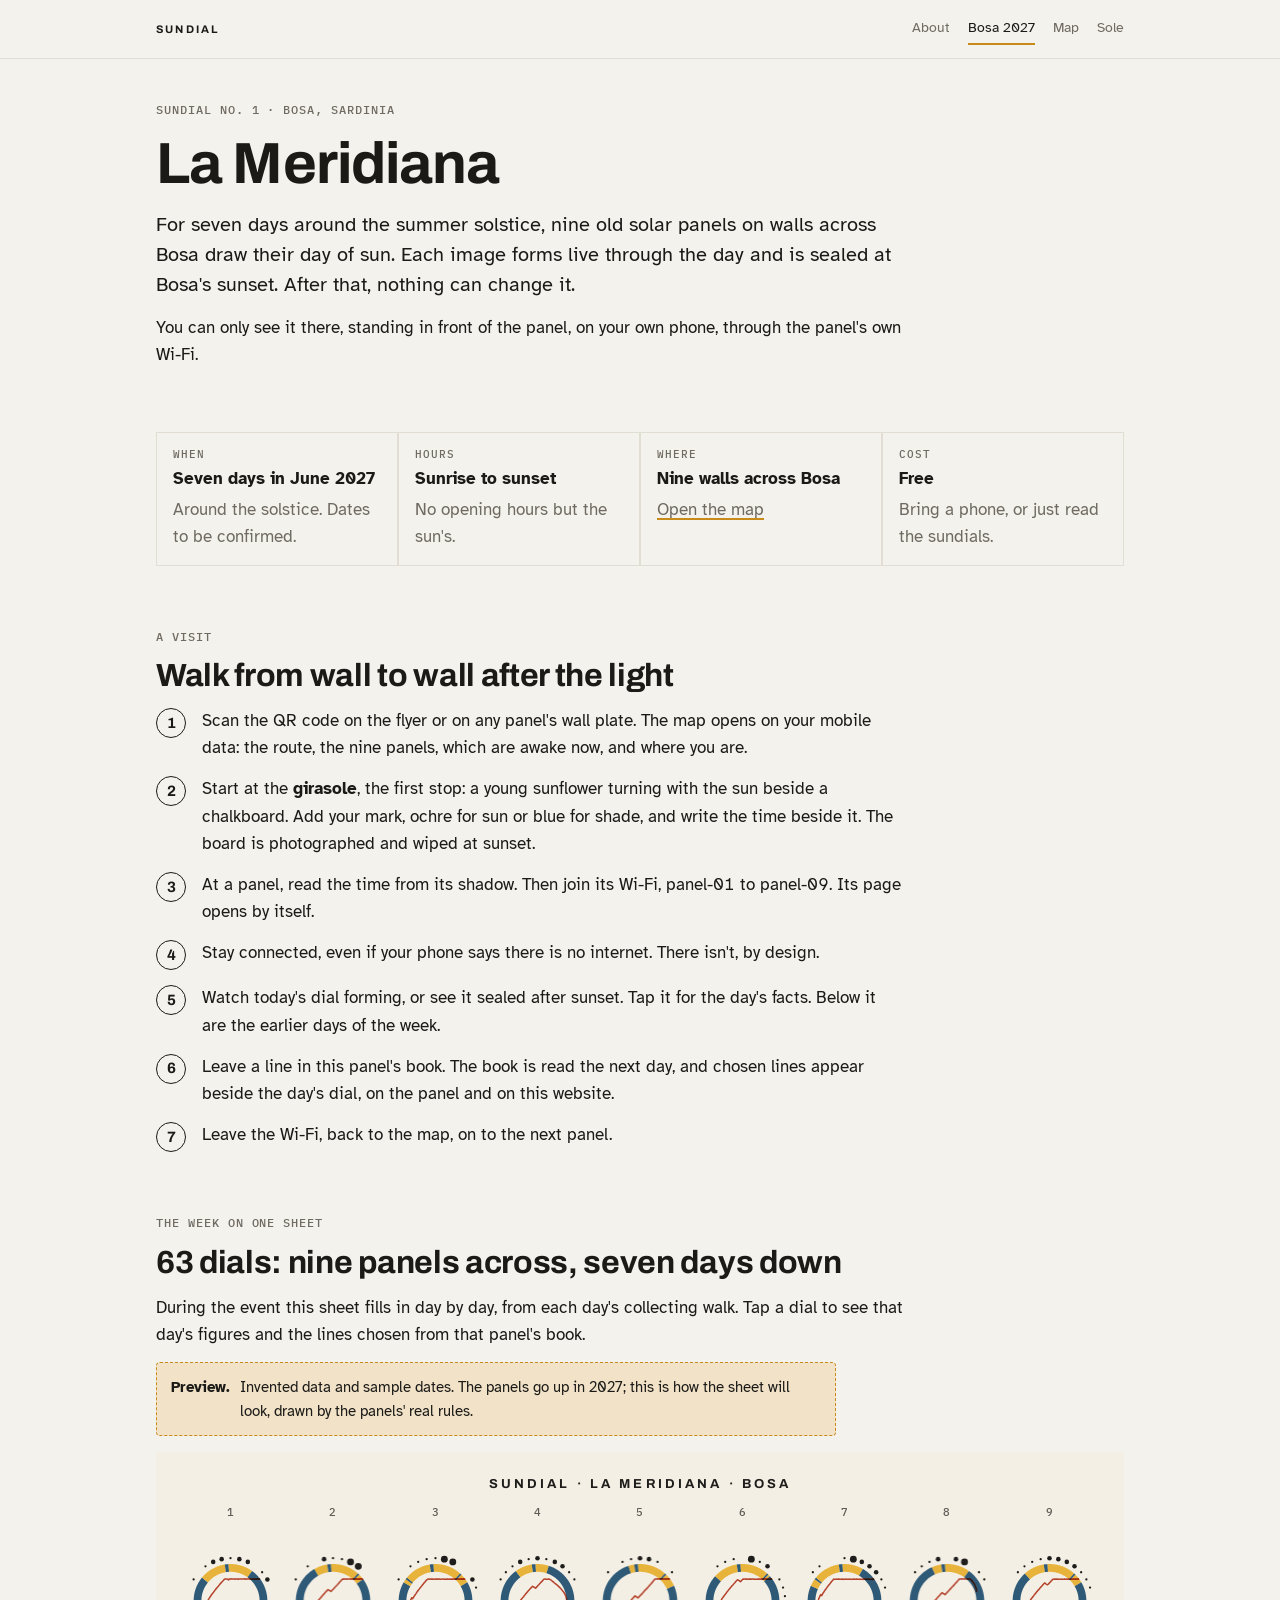
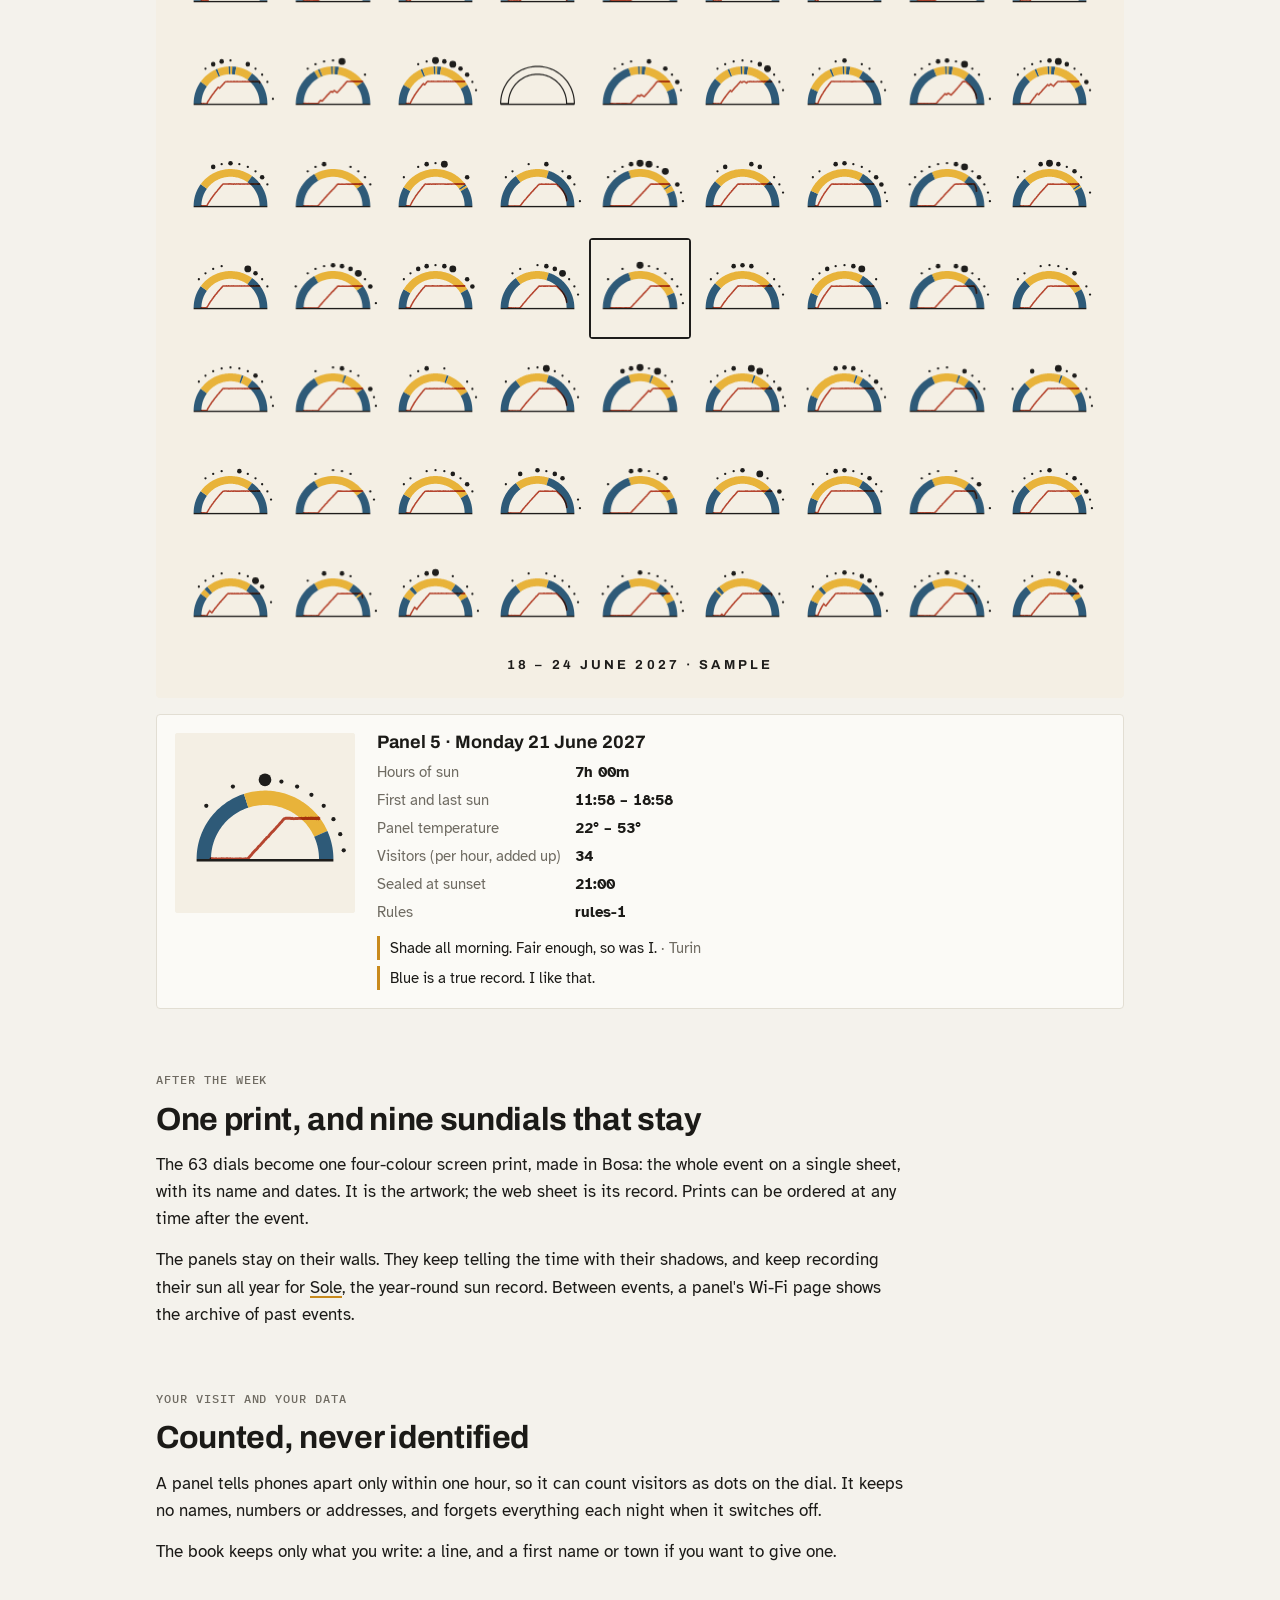
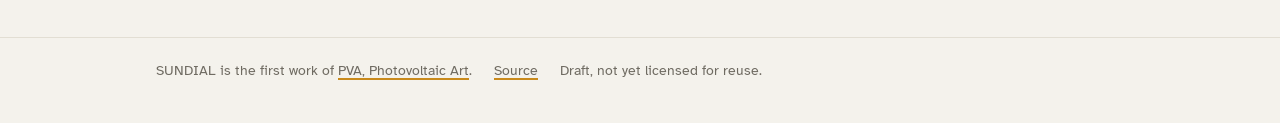
==== docs/bosa.html @ 45e1b769 "Website: footer links to the PVA page on GitHub Pages until photovoltaic.art is live Co-Authored-By:" ====
<!doctype html>
<html lang="en">
<head>
<meta charset="utf-8">
<meta name="viewport" content="width=device-width, initial-scale=1, viewport-fit=cover">
<title>SUNDIAL · La Meridiana</title>
<meta name="claude:viewport-fit-sides" content="cover">
<meta name="description" content="SUNDIAL · La Meridiana: nine solar panels on nine walls of Bosa, drawing seven days of sun around the summer solstice 2027.">
<link rel="preconnect" href="https://fonts.googleapis.com">
<link rel="stylesheet" href="https://fonts.googleapis.com/css2?family=Archivo:wght@500;700&family=Atkinson+Hyperlegible:ital,wght@0,400;0,700;1,400&family=IBM+Plex+Mono:wght@500&display=swap">
<link rel="stylesheet" href="assets/site.css">
</head>
<body>
<header class="top"><div class="wrap">
  <a class="brand" href="index.html">SUNDIAL</a>
  <nav aria-label="Site">
    <a href="index.html">About</a>
    <a href="bosa.html" aria-current="page">Bosa 2027</a>
    <a href="map.html">Map</a>
    <a href="sole.html">Sole</a>
  </nav>
</div></header>

<main class="wrap">

  <section class="col">
    <span class="eyebrow">SUNDIAL no. 1 · Bosa, Sardinia</span>
    <h1>La Meridiana</h1>
    <p class="lede">For seven days around the summer solstice, nine old solar panels on walls across Bosa draw their day of sun. Each image forms live through the day and is sealed at Bosa's sunset. After that, nothing can change it.</p>
    <p>You can only see it there, standing in front of the panel, on your own phone, through the panel's own Wi-Fi.</p>
  </section>

  <section>
    <div class="facts">
      <div><span class="k">When</span><b>Seven days in June 2027</b><span class="mute">Around the solstice. Dates to be confirmed.</span></div>
      <div><span class="k">Hours</span><b>Sunrise to sunset</b><span class="mute">No opening hours but the sun's.</span></div>
      <div><span class="k">Where</span><b>Nine walls across Bosa</b><span class="mute"><a href="map.html">Open the map</a></span></div>
      <div><span class="k">Cost</span><b>Free</b><span class="mute">Bring a phone, or just read the sundials.</span></div>
    </div>
  </section>

  <section class="col">
    <span class="eyebrow">A visit</span>
    <h2>Walk from wall to wall after the light</h2>
    <ol class="steps">
      <li><span>Scan the QR code on the flyer or on any panel's wall plate. The map opens on your mobile data: the route, the nine panels, which are awake now, and where you are.</span></li>
      <li><span>Start at the <b>girasole</b>, the first stop: a young sunflower turning with the sun beside a chalkboard. Add your mark, ochre for sun or blue for shade, and write the time beside it. The board is photographed and wiped at sunset.</span></li>
      <li><span>At a panel, read the time from its shadow. Then join its Wi-Fi, <span class="num">panel-01</span> to <span class="num">panel-09</span>. Its page opens by itself.</span></li>
      <li><span>Stay connected, even if your phone says there is no internet. There isn't, by design.</span></li>
      <li><span>Watch today's dial forming, or see it sealed after sunset. Tap it for the day's facts. Below it are the earlier days of the week.</span></li>
      <li><span>Leave a line in this panel's book. The book is read the next day, and chosen lines appear beside the day's dial, on the panel and on this website.</span></li>
      <li><span>Leave the Wi-Fi, back to the map, on to the next panel.</span></li>
    </ol>
  </section>

  <section>
    <div class="col">
      <span class="eyebrow">The week on one sheet</span>
      <h2>63 dials: nine panels across, seven days down</h2>
      <p>During the event this sheet fills in day by day, from each day's collecting walk. Tap a dial to see that day's figures and the lines chosen from that panel's book.</p>
      <div class="preview" role="note"><b>Preview.</b><span>Invented data and sample dates. The panels go up in 2027; this is how the sheet will look, drawn by the panels' real rules.</span></div>
    </div>
    <div class="sheet" aria-label="Sample sheet of 63 dials">
      <div class="head">SUNDIAL · La Meridiana · Bosa</div>
      <div class="axislab" aria-hidden="true"><span>1</span><span>2</span><span>3</span><span>4</span><span>5</span><span>6</span><span>7</span><span>8</span><span>9</span></div>
      <div class="grid" id="sheet"></div>
      <div class="foot">18 – 24 June 2027 · sample</div>
    </div>
    <div class="detail" id="detail" aria-live="polite"></div>
  </section>

  <section class="col">
    <span class="eyebrow">After the week</span>
    <h2>One print, and nine sundials that stay</h2>
    <p>The 63 dials become one four-colour screen print, made in Bosa: the whole event on a single sheet, with its name and dates. It is the artwork; the web sheet is its record. Prints can be ordered at any time after the event.</p>
    <p>The panels stay on their walls. They keep telling the time with their shadows, and keep recording their sun all year for <a href="sole.html">Sole</a>, the year-round sun record. Between events, a panel's Wi-Fi page shows the archive of past events.</p>
  </section>

  <section class="col">
    <span class="eyebrow">Your visit and your data</span>
    <h2>Counted, never identified</h2>
    <p>A panel tells phones apart only within one hour, so it can count visitors as dots on the dial. It keeps no names, numbers or addresses, and forgets everything each night when it switches off.</p>
    <p>The book keeps only what you write: a line, and a first name or town if you want to give one.</p>
  </section>
</main>

<footer><div class="wrap">
  <span>SUNDIAL is the first work of <a href="https://photovoltaic-art.github.io/PVA/">PVA, Photovoltaic Art</a>.</span>
  <a href="https://github.com/photovoltaic-art/SUNDIAL">Source</a>
  <span>Draft, not yet licensed for reuse.</span>
</div></footer>

<script src="assets/dial.js"></script>
<script>
  // INVENTED sample book lines, for the preview only
  const LINES = [
    ['Came back at noon to watch the ochre fill in.', 'Giulia'],
    ['Our wall at home loses the sun by three as well.', 'Cagliari'],
    ['The sundial and my phone agree. Almost.', ''],
    ['My daughter drew a sun on the girasole board first.', 'Marta'],
    ['Shade all morning. Fair enough, so was I.', 'Turin'],
    ['Blue is a true record. I like that.', ''],
    ['Sat here until it sealed.', 'Pietro'],
  ];
  const detail = document.getElementById('detail');
  function show({ d, p, day }) {
    const f = figures(day), r = rng(hash('book' + d + p)), n = Math.floor(r() * 3);
    const picks = Array.from({ length: n }, () => LINES[Math.floor(r() * LINES.length)]).filter((x, i, a) => a.indexOf(x) === i);
    detail.innerHTML = `<div class="dialbox"><canvas></canvas></div><div>
      <h3>Panel ${p} · ${longDate(d)}</h3>
      ${f ? `<dl>
        <dt>Hours of sun</dt><dd>${hm(f.hours * 3600)}</dd>
        <dt>First and last sun</dt><dd>${f.first} – ${f.last}</dd>
        <dt>Panel temperature</dt><dd>${f.tmin.toFixed(0)}° – ${f.tmax.toFixed(0)}°</dd>
        <dt>Visitors (per hour, added up)</dt><dd>${f.visits || '–'}</dd>
        <dt>Sealed at sunset</dt><dd>${hhmm(day.set)}</dd>
        <dt>Rules</dt><dd>${RULES}</dd></dl>`
      : `<p>The panel did not wake this day. Its dial is the outline of what could have been.</p>`}
      ${f && picks.length ? `<ul class="book">${picks.map(([t, w]) => `<li>${t}${w ? ` <cite>· ${w}</cite>` : ''}</li>`).join('')}</ul>` : ''}
    </div>`;
    const cv = detail.querySelector('canvas'); cv.dataset.day = d; cv.__day = day;
    requestAnimationFrame(() => draw(cv, day));
  }
  const all = buildSheet(document.getElementById('sheet'), '2027-06-18', { visitors: 'event' }, show);
  const first = all.find(x => x.d === '2027-06-21' && x.p === 5);
  first.b.setAttribute('aria-pressed', 'true'); show(first);
</script>
</body>
</html>
---- docs/assets/site.css ----
/* SUNDIAL website — shared styles.
   Layout: one reading column (about 68ch) with wide figures; dials always keep their own print paper.
   Colours are the print's inks; the page ground follows the viewer's theme. */
:root{
  --bg:#f4f2ec; --fg:#1b1a17; --mute:#6f6b62; --faint:#e2ded3; --raise:#fbfaf6;
  --ochre:#c98a1c; --ochre-soft:rgba(224,154,43,.18); --red:#b5452f; --blue:#2e5a78; --ink:#1e1d1b;
  --display:"Archivo","Helvetica Neue",Arial,sans-serif;
  --body:"Atkinson Hyperlegible",system-ui,-apple-system,sans-serif;
  --mono:"IBM Plex Mono",ui-monospace,Menlo,monospace;
}
@media (prefers-color-scheme: dark){:root:not([data-theme="light"]){
  --bg:#121110; --fg:#ebe7de; --mute:#a19c91; --faint:#2c2a26; --raise:#1b1a18;
  --ochre:#f0a838; --ochre-soft:rgba(240,168,56,.16); --red:#e0735c; --blue:#7fa3c0; --ink:#ebe7de; color-scheme:dark}}
:root[data-theme="dark"]{
  --bg:#121110; --fg:#ebe7de; --mute:#a19c91; --faint:#2c2a26; --raise:#1b1a18;
  --ochre:#f0a838; --ochre-soft:rgba(240,168,56,.16); --red:#e0735c; --blue:#7fa3c0; --ink:#ebe7de; color-scheme:dark}

*{box-sizing:border-box}
[hidden]{display:none!important}
body{margin:0;background:var(--bg);color:var(--fg);font:17px/1.6 var(--body)}
a{color:inherit;text-decoration-color:var(--ochre);text-decoration-thickness:2px;text-underline-offset:3px}
a:hover{color:var(--ochre)}
:focus-visible{outline:2px solid var(--ochre);outline-offset:3px}

.wrap{max-width:1000px;margin:0 auto;
  padding-left:max(16px,env(safe-area-inset-left,0px));padding-right:max(16px,env(safe-area-inset-right,0px))}

/* top bar, like the map's */
.top{border-bottom:1px solid var(--faint);background:var(--bg);position:sticky;top:env(safe-area-inset-top,0px);z-index:5}
body::before{content:"";position:fixed;inset:0 0 auto;height:env(safe-area-inset-top,0px);z-index:10;background:var(--bg)}
.top .wrap{display:flex;flex-wrap:wrap;align-items:center;gap:6px 22px;padding-block:13px}
.brand{font:700 11px/1 var(--display);letter-spacing:.2em;text-transform:uppercase;text-decoration:none;margin-right:auto}
.brand:hover{color:inherit}
.top nav{display:flex;gap:18px;font-size:14px}
.top nav a{text-decoration:none;color:var(--mute);padding:4px 0;border-bottom:2px solid transparent}
.top nav a[aria-current]{color:var(--fg);border-color:var(--ochre)}
.top nav a:hover{color:var(--fg)}

main{display:grid;gap:64px;padding-block:44px 72px}
section{display:grid;gap:16px}
.col{max-width:68ch;display:grid;gap:14px}
.eyebrow{font:500 12px/1.2 var(--mono);letter-spacing:.08em;text-transform:uppercase;color:var(--mute)}
h1,h2,h3{font-family:var(--display);margin:0;text-wrap:balance;line-height:1.1}
h1{font-size:clamp(34px,6vw,58px);font-weight:700;letter-spacing:-.015em}
h2{font-size:clamp(24px,3.4vw,32px);font-weight:700;letter-spacing:-.01em}
h3{font-size:18px;font-weight:700}
p{margin:0}
.lede{font-size:20px;line-height:1.5}
.mute{color:var(--mute)}
.motto{font-style:italic;color:var(--mute)}
.num{font-variant-numeric:tabular-nums}

.preview{display:flex;gap:10px;align-items:flex-start;padding:12px 14px;border:1px dashed var(--ochre);
  background:var(--ochre-soft);border-radius:4px;font-size:15px;max-width:68ch}
.preview b{white-space:nowrap}

/* hero with a dial */
.hero{display:grid;grid-template-columns:minmax(0,1.15fr) minmax(0,1fr);gap:40px;align-items:center}
.hero figure{margin:0;display:grid;gap:10px}
@media (max-width:760px){.hero{grid-template-columns:1fr}}
.dialbox{background:#F4EFE4;border-radius:4px;aspect-ratio:1;max-width:100%;overflow:hidden}
.dialbox canvas{display:block;width:100%;height:100%}
figcaption{font-size:14px;color:var(--mute)}

/* three layers */
.three{display:grid;grid-template-columns:repeat(3,minmax(0,1fr));gap:28px;counter-reset:l}
@media (max-width:760px){.three{grid-template-columns:1fr}}
.three div{display:grid;gap:8px;align-content:start;border-top:2px solid var(--fg);padding-top:14px}
.three .k{font:500 12px var(--mono);letter-spacing:.06em;text-transform:uppercase;color:var(--mute)}

/* key to the dial */
.key{list-style:none;margin:0;padding:0;display:grid;gap:12px}
.key li{display:grid;grid-template-columns:36px minmax(0,1fr);gap:12px;align-items:center}
.sw{height:14px;border-radius:2px}
.sw.o{background:#E8B33A}.sw.b{background:#2E5A78}.sw.r{height:4px;background:#B5452F;border-radius:2px}
.sw.k{height:4px;background:var(--fg)}
.sw.d{width:12px;height:12px;border-radius:50%;background:var(--fg);justify-self:center}
.sw.x{height:14px;border:2px solid var(--fg);background:transparent}

/* diagram */
.scroll{overflow-x:auto;border-top:1px solid var(--faint);border-bottom:1px solid var(--faint)}
.diagram{display:block;width:100%;min-width:760px;height:auto}
.diagram text{font-family:var(--body);fill:var(--fg)}
.diagram .bandbg{fill:var(--faint);opacity:.55}
.diagram .bandlab{font:500 11px var(--mono);letter-spacing:.08em;fill:var(--mute)}
.diagram .box{fill:var(--raise);stroke:var(--fg);stroke-width:1.4}
.diagram .t{font-weight:700;font-size:13.5px}
.diagram .s{font-size:11.5px;fill:var(--mute)}
.diagram .m{font:500 12px var(--mono)}
.diagram .vis{stroke:var(--ochre);stroke-width:2.4;fill:none}
.diagram .adm{stroke:var(--blue);stroke-width:2;fill:none;stroke-dasharray:2 4;stroke-linecap:round}
.diagram .tv{fill:var(--ochre);font-size:12px}.diagram .ta{fill:var(--blue);font-size:12px}
.diagram .hv{fill:var(--ochre)}.diagram .ha{fill:var(--blue)}
.diagram .sun{fill:var(--ochre);fill-opacity:.2;stroke:var(--ochre);stroke-width:1.4}
.lines{display:flex;flex-wrap:wrap;gap:8px 24px;font-size:14px}
.lines span{display:inline-flex;align-items:center;gap:8px}
.lines i{width:34px;border-top:3px solid var(--ochre)}
.lines i.a{border-top-style:dotted;border-color:var(--blue)}

/* steps */
.steps{margin:0;padding:0;list-style:none;display:grid;gap:14px;counter-reset:s;max-width:68ch}
.steps li{display:grid;grid-template-columns:34px minmax(0,1fr);gap:12px;counter-increment:s}
.steps li::before{content:counter(s);font:700 15px/1 var(--display);width:28px;height:28px;border-radius:50%;
  border:1.5px solid var(--fg);display:grid;place-items:center;margin-top:1px}

/* facts */
.facts{display:grid;grid-template-columns:repeat(auto-fit,minmax(200px,1fr));gap:2px;background:var(--faint);border:1px solid var(--faint)}
.facts div{background:var(--bg);padding:14px 16px;display:grid;gap:4px;align-content:start}
.facts .k{font:500 11px var(--mono);letter-spacing:.08em;text-transform:uppercase;color:var(--mute)}

/* sheets of dials: nine panels across, seven days down */
.sheet{background:#F4EFE4;color:#1E1D1B;padding:clamp(10px,2.4vw,26px);border-radius:4px;display:grid;gap:clamp(6px,1.4vw,14px)}
.sheet .head,.sheet .foot{font:700 clamp(9px,1.4vw,13px)/1 var(--display);letter-spacing:.24em;text-transform:uppercase;text-align:center}
.grid{display:grid;grid-template-columns:repeat(9,minmax(0,1fr));gap:clamp(1px,.5vw,5px)}
.grid button{all:unset;cursor:pointer;aspect-ratio:1;display:block;position:relative;border-radius:2px}
.grid button canvas{display:block;width:100%;height:100%}
.grid button:focus-visible{outline:2px solid #1E1D1B;outline-offset:1px}
.grid button[aria-pressed="true"]{box-shadow:0 0 0 2px #1E1D1B}
.axislab{display:grid;grid-template-columns:repeat(9,minmax(0,1fr));gap:clamp(1px,.5vw,5px);
  font:500 clamp(8px,1.2vw,11px) var(--mono);text-align:center;opacity:.7}

.detail{display:grid;grid-template-columns:180px minmax(0,1fr);gap:22px;align-items:start;padding:18px;
  border:1px solid var(--faint);border-radius:4px;background:var(--raise)}
@media (max-width:560px){.detail{grid-template-columns:1fr;gap:14px;padding:14px}.detail .dialbox{width:160px}.detail dl{grid-template-columns:1fr}.detail dd{margin-bottom:6px}}
.detail .dialbox{border-radius:3px}
.detail dl{margin:0;display:grid;grid-template-columns:auto minmax(0,1fr);gap:4px 14px;font-size:15px}
.detail dt{color:var(--mute)}
.detail dd{margin:0;font-variant-numeric:tabular-nums;font-weight:700}
.detail h3{margin-bottom:8px}
.book{margin:12px 0 0;padding:0;list-style:none;display:grid;gap:6px;font-size:15px}
.book li{border-left:3px solid var(--ochre);padding-left:10px}
.book cite{font-style:normal;color:var(--mute)}

.tabs{display:flex;flex-wrap:wrap;gap:8px}
.tabs button{font:inherit;font-size:14px;color:var(--fg);background:transparent;border:1px solid var(--faint);
  border-radius:99px;padding:6px 14px;cursor:pointer}
.tabs button[aria-pressed="true"]{border-color:var(--fg);background:var(--fg);color:var(--bg)}

.week{display:grid;grid-template-columns:repeat(9,minmax(0,1fr));gap:2px;font-size:13px;text-align:center}
.week div{display:grid;gap:2px;padding:8px 2px;background:var(--raise);border-top:3px solid var(--faint)}
.week div.hi{border-color:var(--ochre)} .week div.lo{border-color:var(--blue)}
.week b{font-variant-numeric:tabular-nums;font-size:15px}
.week span{color:var(--mute);font:500 11px var(--mono)}

.cta{display:inline-flex;align-items:center;gap:10px;font:700 16px var(--display);text-decoration:none;
  padding:12px 18px;border:2px solid var(--fg);border-radius:3px;width:max-content;max-width:100%}
.cta:hover{background:var(--fg);color:var(--bg)}

footer{border-top:1px solid var(--faint);font-size:14px;color:var(--mute)}
footer .wrap{display:flex;flex-wrap:wrap;gap:8px 22px;padding-block:22px 40px}

@media (prefers-reduced-motion:reduce){*{scroll-behavior:auto!important}}

/* the date-aware line, and the wall plate's "you are here" card */
.now{display:flex;flex-wrap:wrap;align-items:center;gap:6px 16px;font-size:15px;padding:10px 0 0;margin-bottom:-32px}
.now a{font-weight:700}
.disc{width:12px;height:12px;border-radius:50%;background:var(--ochre);box-shadow:0 0 0 4px var(--ochre-soft);flex:none}
.here{border:2px solid var(--fg);border-radius:4px;padding:20px;gap:12px;max-width:68ch;background:var(--raise);margin-bottom:-24px}
.go{display:flex;flex-wrap:wrap;gap:10px}
.cta.quiet{border-color:var(--faint)}
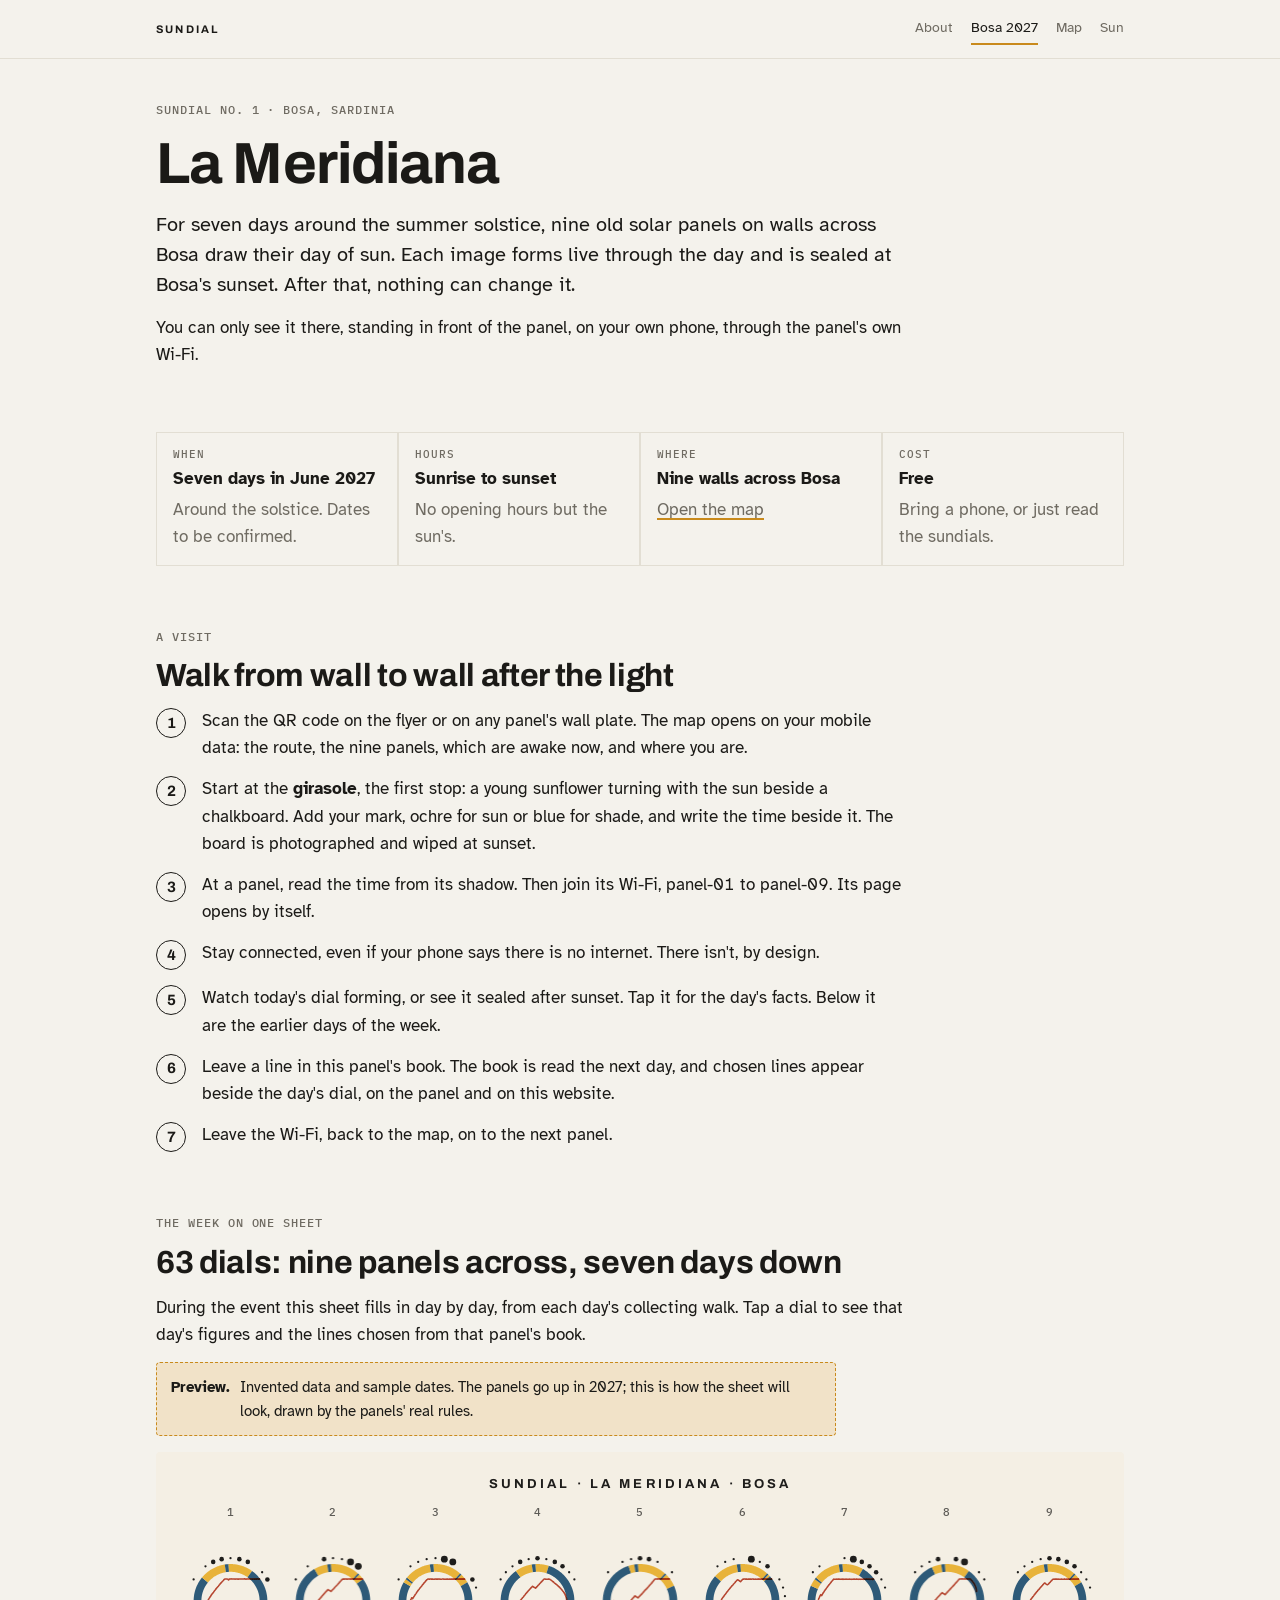
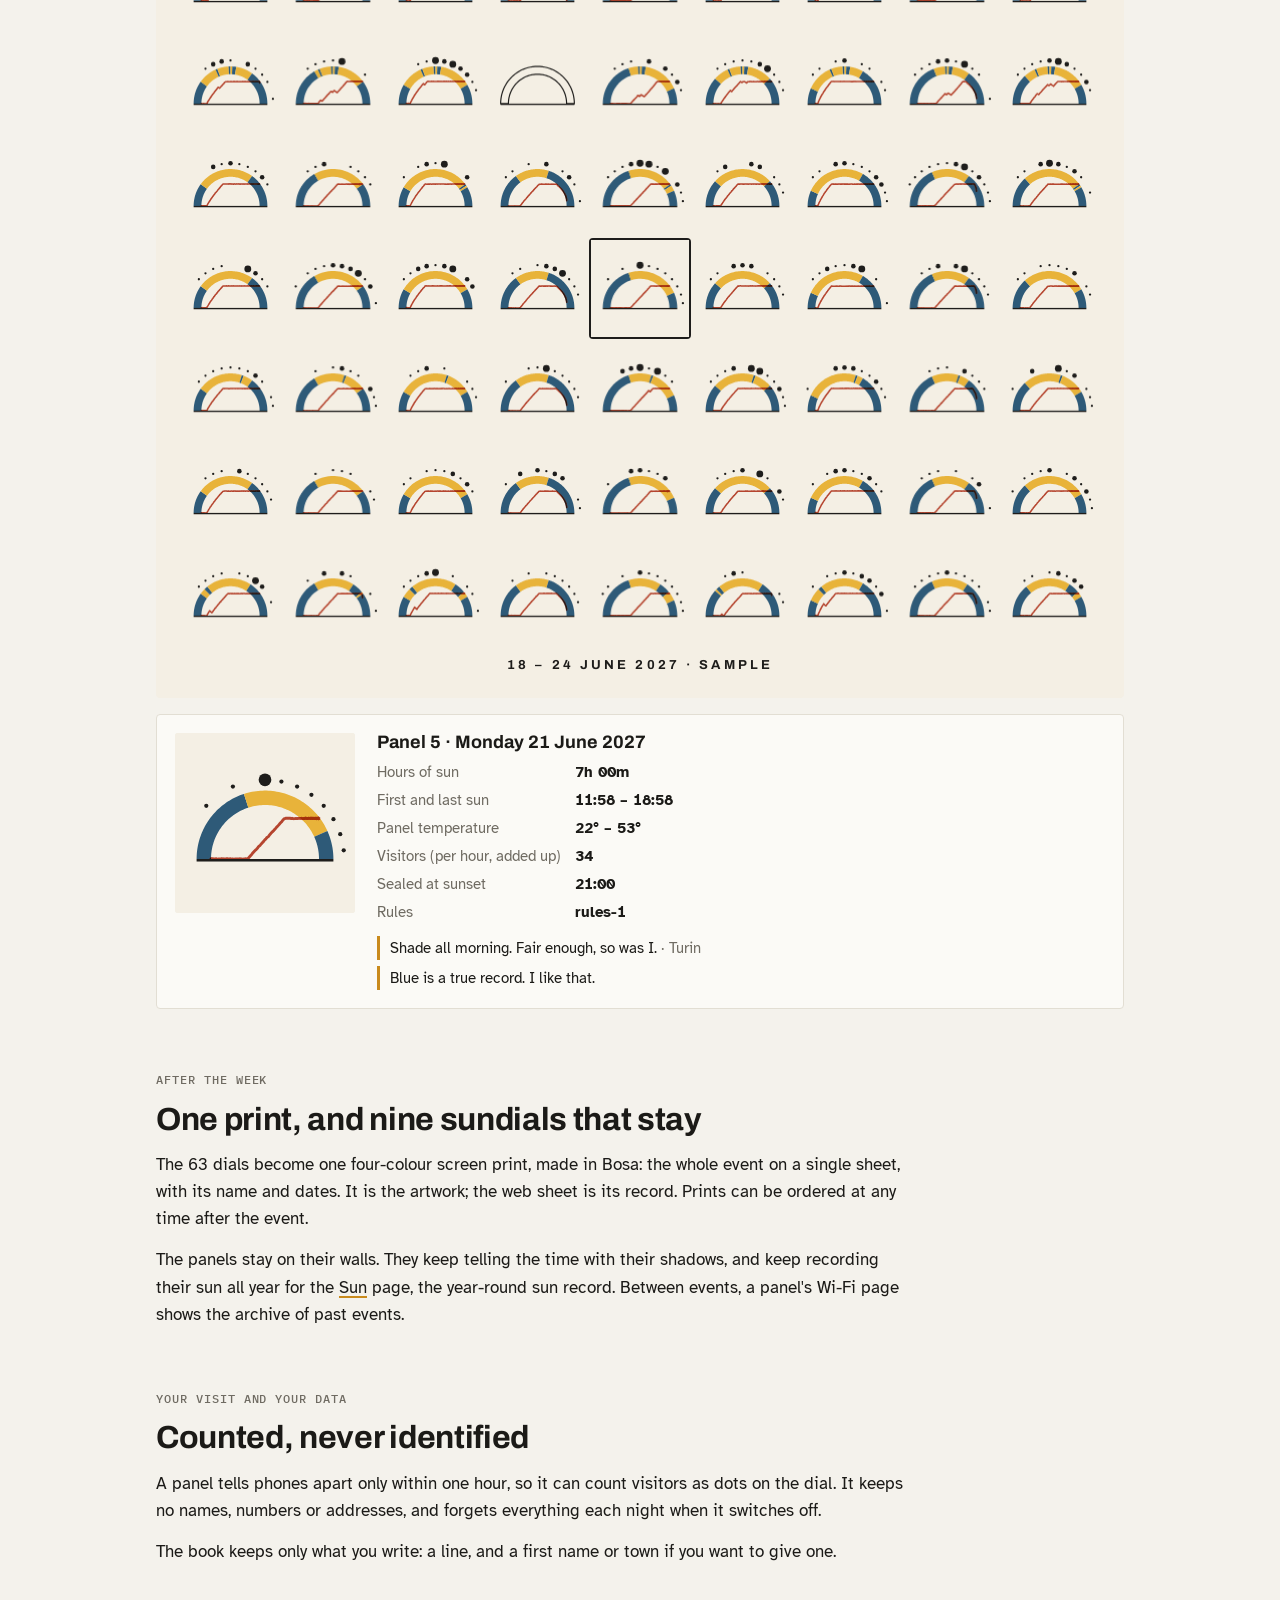
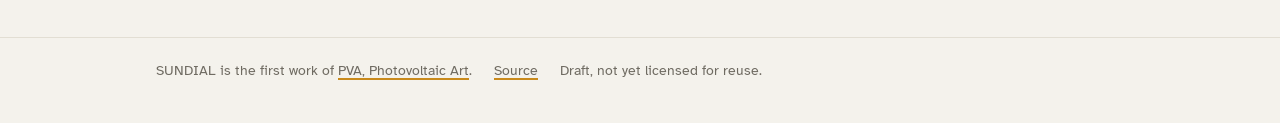
==== commit dd0f4e9c: "Website: Sole is Sun in English (sun.html); 'How to read a dial' heading with the noon line as text " ====
--- a/docs/bosa.html
+++ b/docs/bosa.html
@@ -17,7 +17,7 @@
     <a href="index.html">About</a>
     <a href="bosa.html" aria-current="page">Bosa 2027</a>
     <a href="map.html">Map</a>
-    <a href="sole.html">Sole</a>
+    <a href="sun.html">Sun</a>
   </nav>
 </div></header>
 
@@ -73,7 +73,7 @@
     <span class="eyebrow">After the week</span>
     <h2>One print, and nine sundials that stay</h2>
     <p>The 63 dials become one four-colour screen print, made in Bosa: the whole event on a single sheet, with its name and dates. It is the artwork; the web sheet is its record. Prints can be ordered at any time after the event.</p>
-    <p>The panels stay on their walls. They keep telling the time with their shadows, and keep recording their sun all year for <a href="sole.html">Sole</a>, the year-round sun record. Between events, a panel's Wi-Fi page shows the archive of past events.</p>
+    <p>The panels stay on their walls. They keep telling the time with their shadows, and keep recording their sun all year for the <a href="sun.html">Sun</a> page, the year-round sun record. Between events, a panel's Wi-Fi page shows the archive of past events.</p>
   </section>
 
   <section class="col">
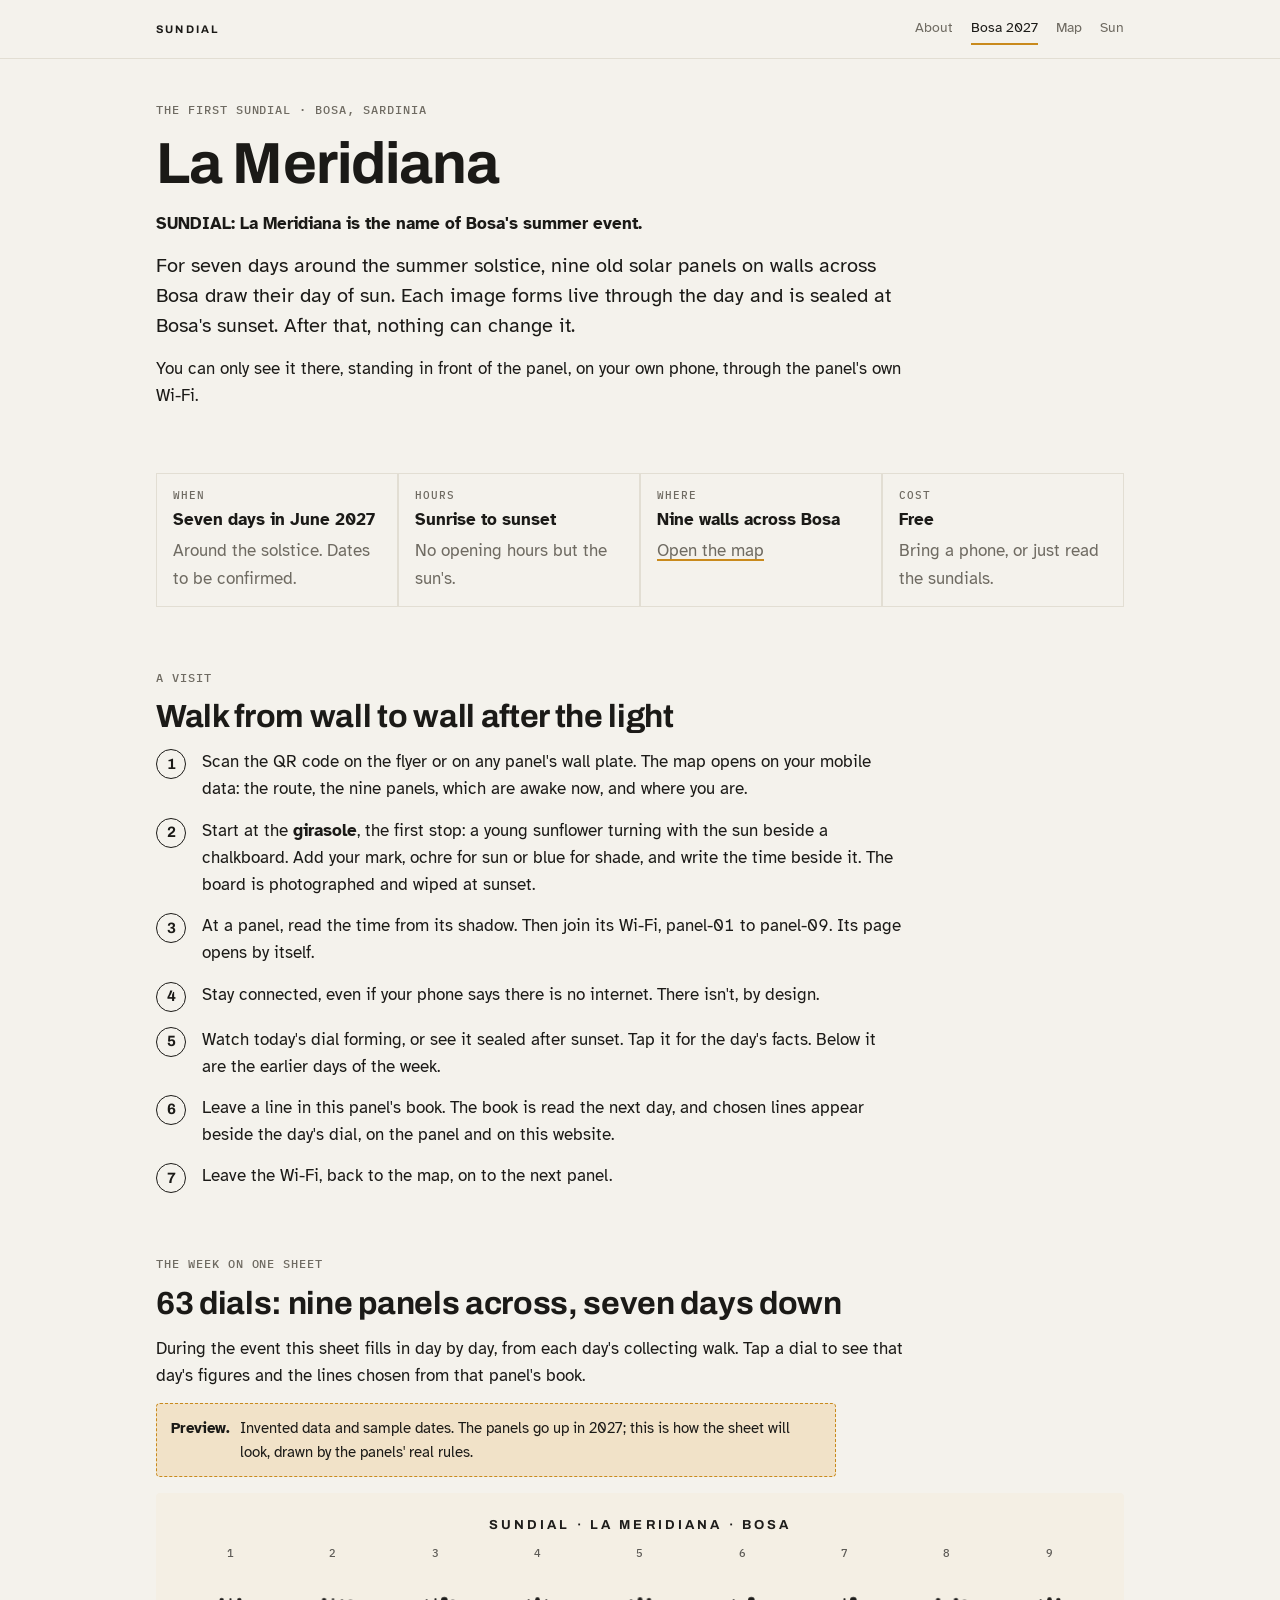
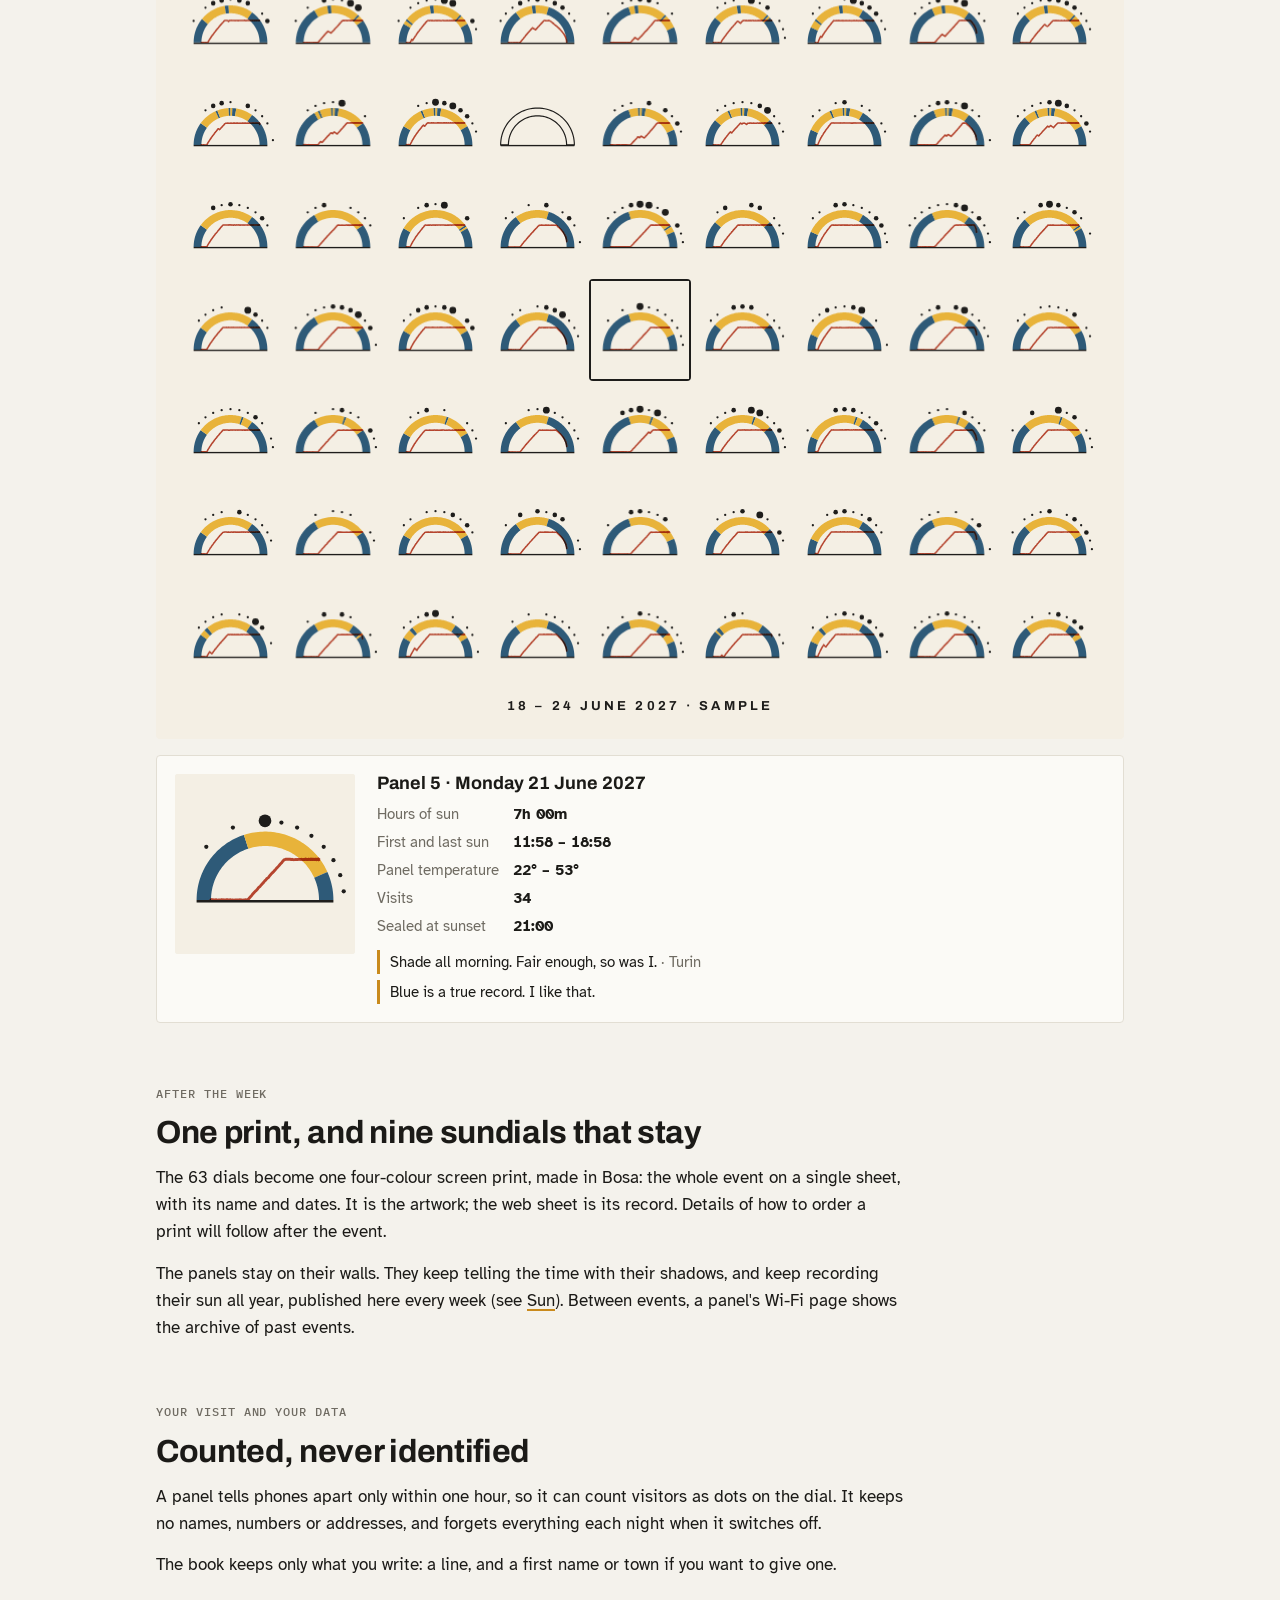
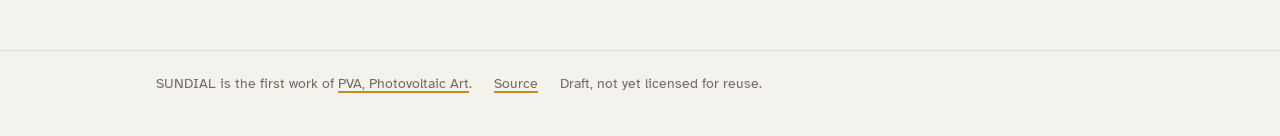
==== commit aaacb7cd: "Website: newcomer review - clearer names (SUNDIAL, Bosa, La Meridiana), simpler diagram, no jargon i" ====
--- a/docs/bosa.html
+++ b/docs/bosa.html
@@ -24,8 +24,9 @@
 <main class="wrap">
 
   <section class="col">
-    <span class="eyebrow">SUNDIAL no. 1 · Bosa, Sardinia</span>
+    <span class="eyebrow">The first SUNDIAL · Bosa, Sardinia</span>
     <h1>La Meridiana</h1>
+    <p><b>SUNDIAL: La Meridiana is the name of Bosa's summer event.</b></p>
     <p class="lede">For seven days around the summer solstice, nine old solar panels on walls across Bosa draw their day of sun. Each image forms live through the day and is sealed at Bosa's sunset. After that, nothing can change it.</p>
     <p>You can only see it there, standing in front of the panel, on your own phone, through the panel's own Wi-Fi.</p>
   </section>
@@ -72,8 +73,8 @@
   <section class="col">
     <span class="eyebrow">After the week</span>
     <h2>One print, and nine sundials that stay</h2>
-    <p>The 63 dials become one four-colour screen print, made in Bosa: the whole event on a single sheet, with its name and dates. It is the artwork; the web sheet is its record. Prints can be ordered at any time after the event.</p>
-    <p>The panels stay on their walls. They keep telling the time with their shadows, and keep recording their sun all year for the <a href="sun.html">Sun</a> page, the year-round sun record. Between events, a panel's Wi-Fi page shows the archive of past events.</p>
+    <p>The 63 dials become one four-colour screen print, made in Bosa: the whole event on a single sheet, with its name and dates. It is the artwork; the web sheet is its record. Details of how to order a print will follow after the event.</p>
+    <p>The panels stay on their walls. They keep telling the time with their shadows, and keep recording their sun all year, published here every week (see <a href="sun.html">Sun</a>). Between events, a panel's Wi-Fi page shows the archive of past events.</p>
   </section>
 
   <section class="col">
@@ -112,9 +113,8 @@
         <dt>Hours of sun</dt><dd>${hm(f.hours * 3600)}</dd>
         <dt>First and last sun</dt><dd>${f.first} – ${f.last}</dd>
         <dt>Panel temperature</dt><dd>${f.tmin.toFixed(0)}° – ${f.tmax.toFixed(0)}°</dd>
-        <dt>Visitors (per hour, added up)</dt><dd>${f.visits || '–'}</dd>
-        <dt>Sealed at sunset</dt><dd>${hhmm(day.set)}</dd>
-        <dt>Rules</dt><dd>${RULES}</dd></dl>`
+        <dt>Visits</dt><dd>${f.visits || '–'}</dd>
+        <dt>Sealed at sunset</dt><dd>${hhmm(day.set)}</dd></dl>`
       : `<p>The panel did not wake this day. Its dial is the outline of what could have been.</p>`}
       ${f && picks.length ? `<ul class="book">${picks.map(([t, w]) => `<li>${t}${w ? ` <cite>· ${w}</cite>` : ''}</li>`).join('')}</ul>` : ''}
     </div>`;
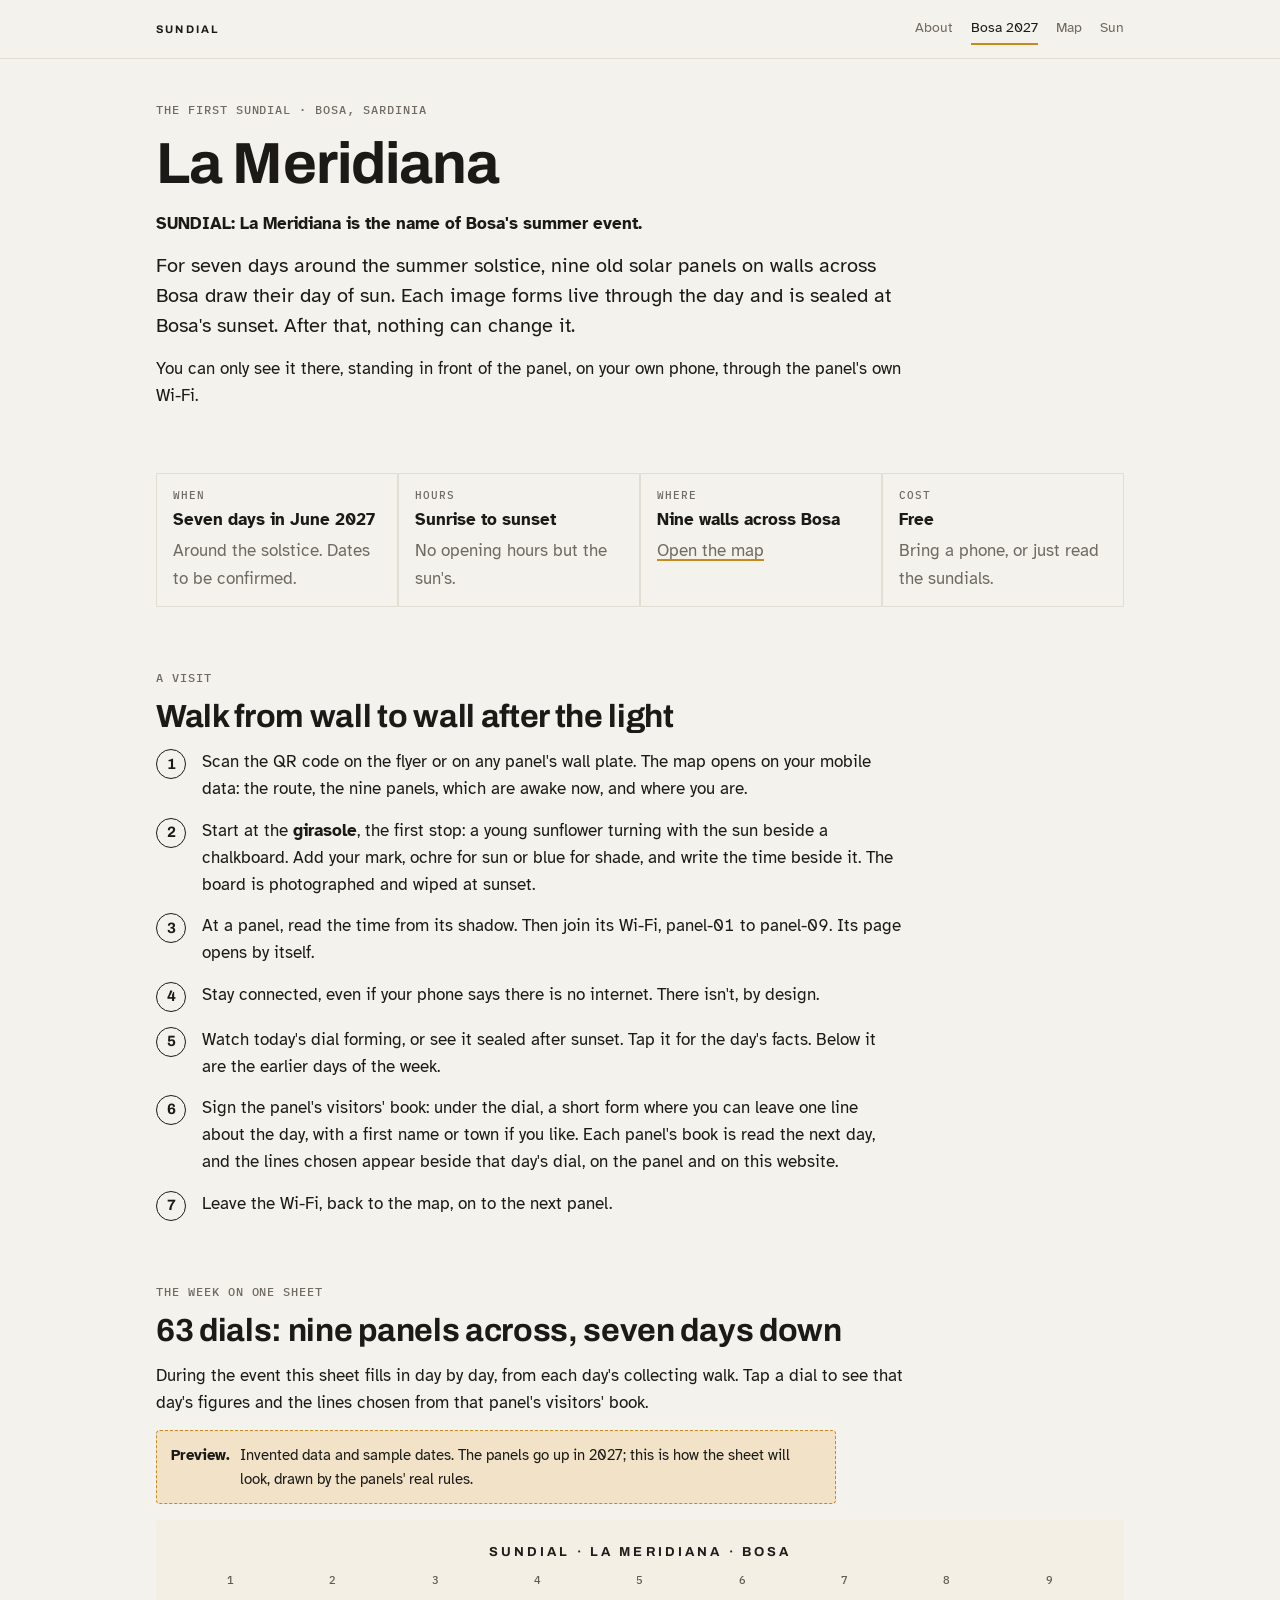
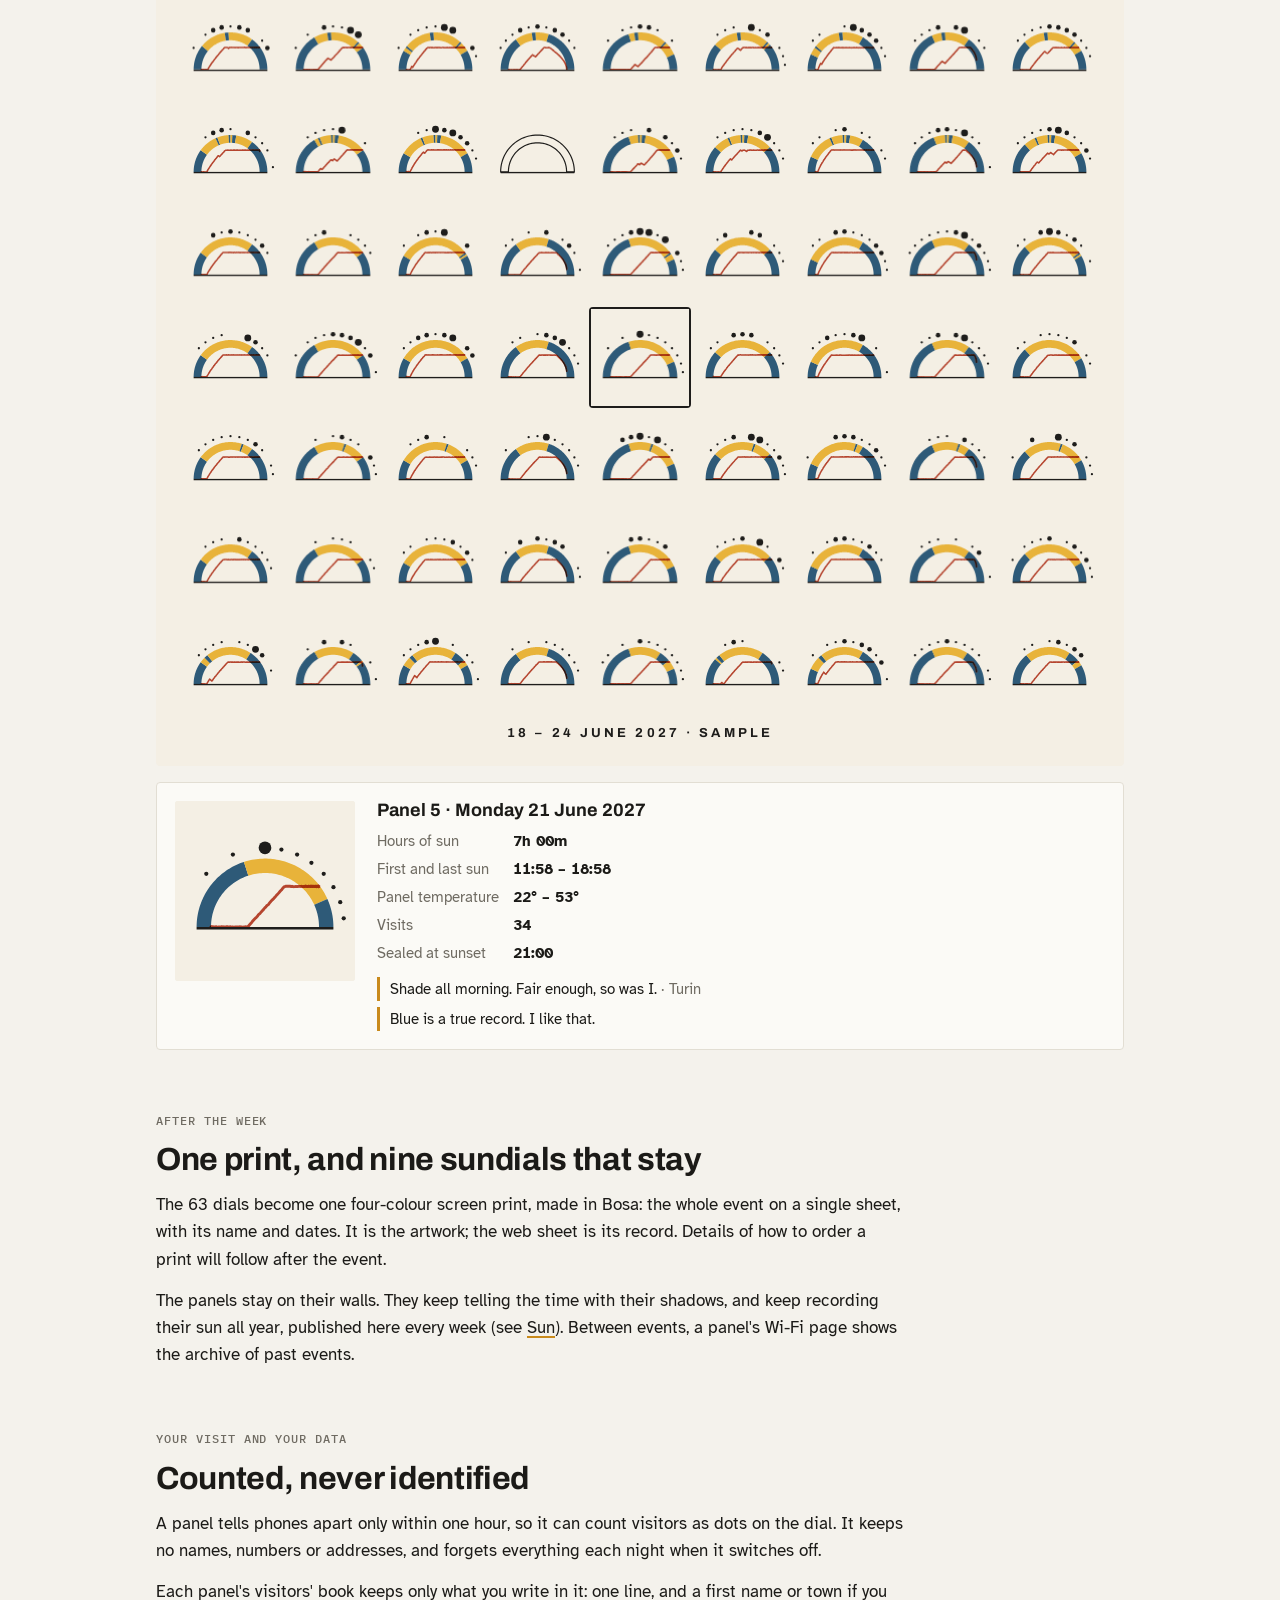
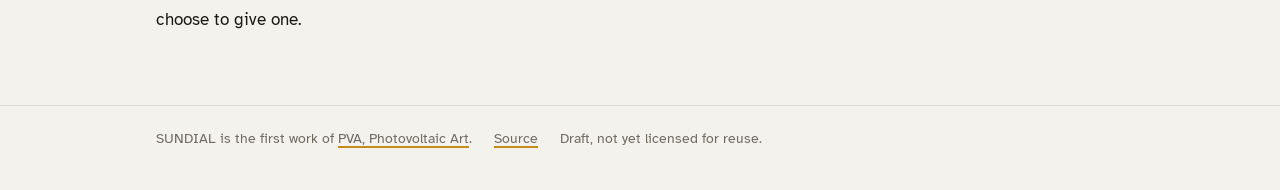
==== commit 7994fd9b: "Website: call it the visitors' book and say what it is where it first appears Co-Authored-By: Claude" ====
--- a/docs/bosa.html
+++ b/docs/bosa.html
@@ -49,7 +49,7 @@
       <li><span>At a panel, read the time from its shadow. Then join its Wi-Fi, <span class="num">panel-01</span> to <span class="num">panel-09</span>. Its page opens by itself.</span></li>
       <li><span>Stay connected, even if your phone says there is no internet. There isn't, by design.</span></li>
       <li><span>Watch today's dial forming, or see it sealed after sunset. Tap it for the day's facts. Below it are the earlier days of the week.</span></li>
-      <li><span>Leave a line in this panel's book. The book is read the next day, and chosen lines appear beside the day's dial, on the panel and on this website.</span></li>
+      <li><span>Sign the panel's visitors' book: under the dial, a short form where you can leave one line about the day, with a first name or town if you like. Each panel's book is read the next day, and the lines chosen appear beside that day's dial, on the panel and on this website.</span></li>
       <li><span>Leave the Wi-Fi, back to the map, on to the next panel.</span></li>
     </ol>
   </section>
@@ -58,7 +58,7 @@
     <div class="col">
       <span class="eyebrow">The week on one sheet</span>
       <h2>63 dials: nine panels across, seven days down</h2>
-      <p>During the event this sheet fills in day by day, from each day's collecting walk. Tap a dial to see that day's figures and the lines chosen from that panel's book.</p>
+      <p>During the event this sheet fills in day by day, from each day's collecting walk. Tap a dial to see that day's figures and the lines chosen from that panel's visitors' book.</p>
       <div class="preview" role="note"><b>Preview.</b><span>Invented data and sample dates. The panels go up in 2027; this is how the sheet will look, drawn by the panels' real rules.</span></div>
     </div>
     <div class="sheet" aria-label="Sample sheet of 63 dials">
@@ -81,7 +81,7 @@
     <span class="eyebrow">Your visit and your data</span>
     <h2>Counted, never identified</h2>
     <p>A panel tells phones apart only within one hour, so it can count visitors as dots on the dial. It keeps no names, numbers or addresses, and forgets everything each night when it switches off.</p>
-    <p>The book keeps only what you write: a line, and a first name or town if you want to give one.</p>
+    <p>Each panel's visitors' book keeps only what you write in it: one line, and a first name or town if you choose to give one.</p>
   </section>
 </main>
 
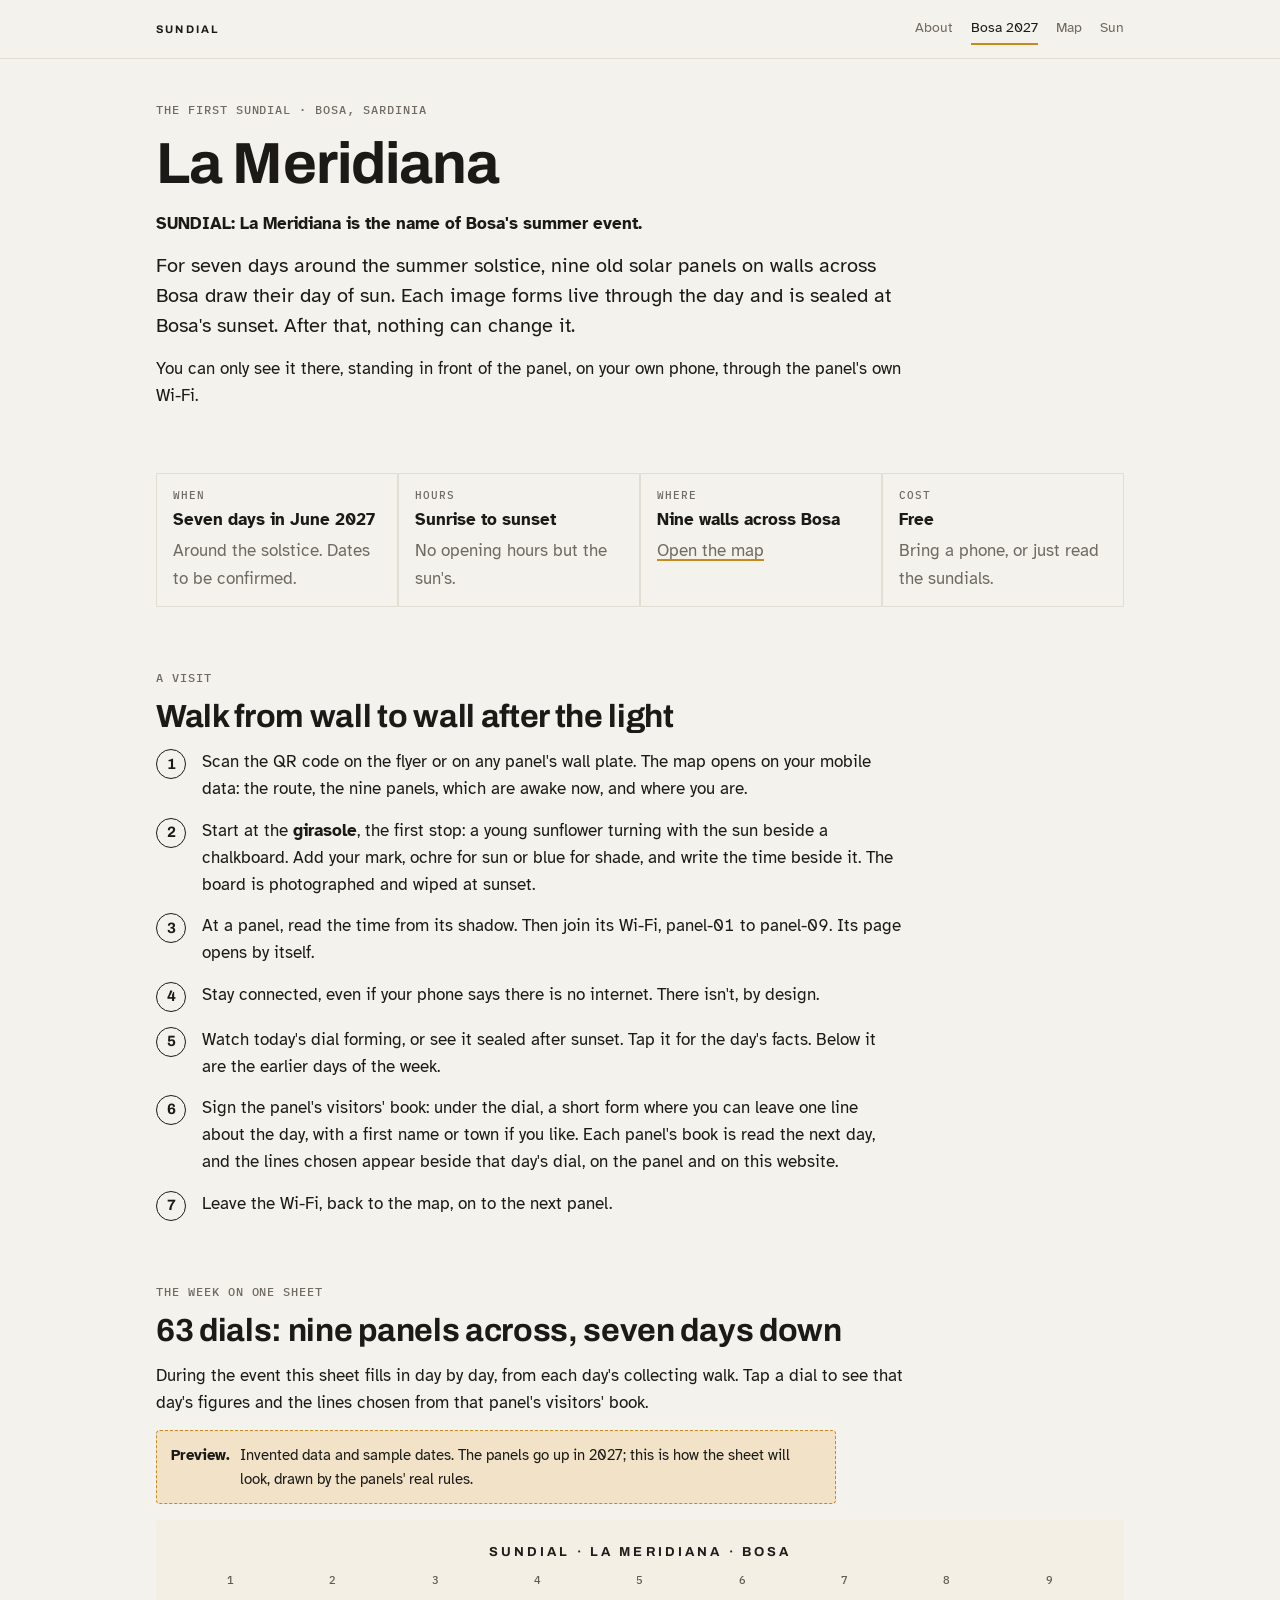
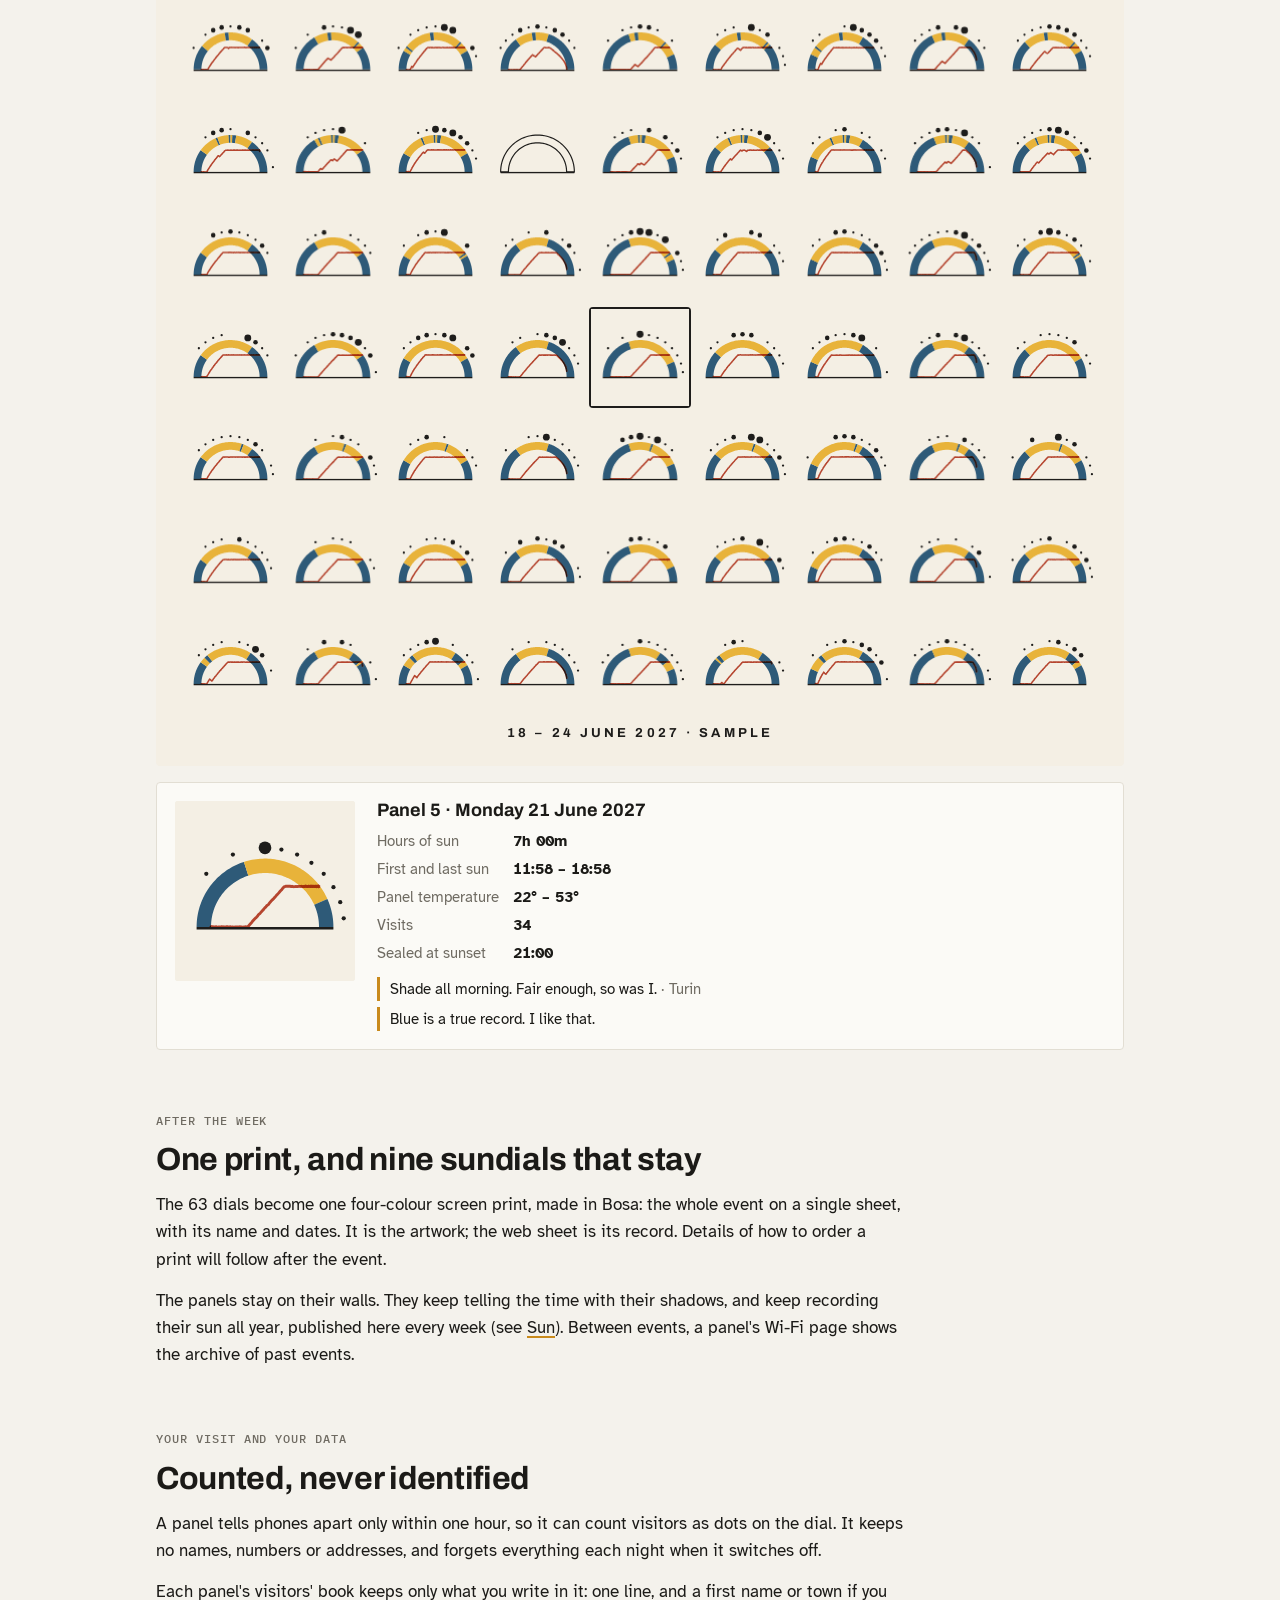
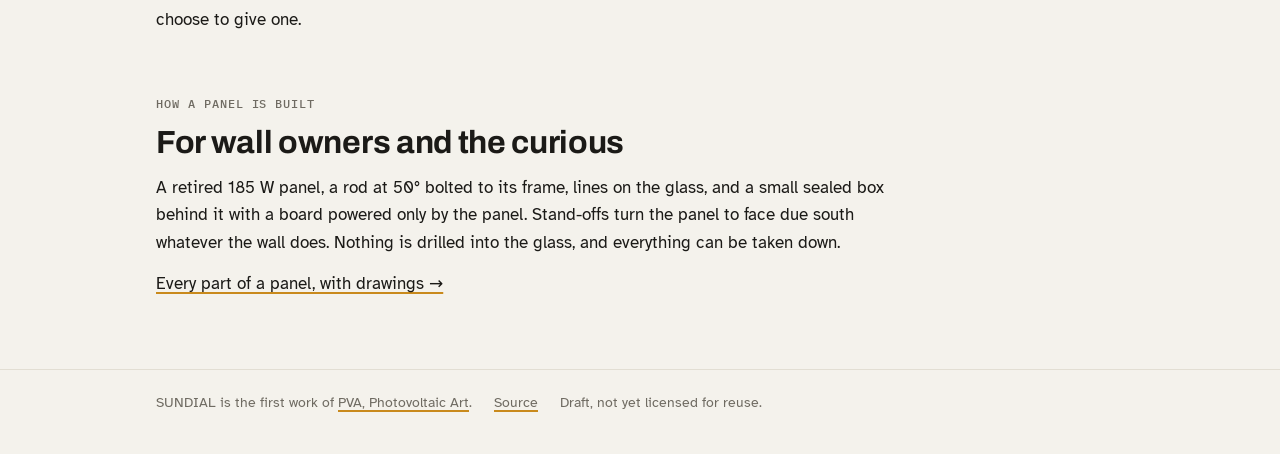
==== commit a6094dd9: "Website: 'The sundial' section on About (front and side figure, clock and calendar); 'How a panel is" ====
--- a/docs/bosa.html
+++ b/docs/bosa.html
@@ -83,6 +83,13 @@
     <p>A panel tells phones apart only within one hour, so it can count visitors as dots on the dial. It keeps no names, numbers or addresses, and forgets everything each night when it switches off.</p>
     <p>Each panel's visitors' book keeps only what you write in it: one line, and a first name or town if you choose to give one.</p>
   </section>
+
+  <section class="col">
+    <span class="eyebrow">How a panel is built</span>
+    <h2>For wall owners and the curious</h2>
+    <p>A retired 185 W panel, a rod at 50° bolted to its frame, lines on the glass, and a small sealed box behind it with a board powered only by the panel. Stand-offs turn the panel to face due south whatever the wall does. Nothing is drilled into the glass, and everything can be taken down.</p>
+    <p><a href="https://github.com/photovoltaic-art/SUNDIAL/blob/main/hardware/GNOMON.md">Every part of a panel, with drawings →</a></p>
+</section>
 </main>
 
 <footer><div class="wrap">
--- a/docs/assets/site.css
+++ b/docs/assets/site.css
@@ -158,3 +158,17 @@
 .here{border:2px solid var(--fg);border-radius:4px;padding:20px;gap:12px;max-width:68ch;background:var(--raise);margin-bottom:-24px}
 .go{display:flex;flex-wrap:wrap;gap:10px}
 .cta.quiet{border-color:var(--faint)}
+
+/* the sundial figure: the panel is a physical object, so its glass keeps its own colour in both themes */
+.sundial-fig{display:block;width:100%;max-width:760px;min-width:560px;height:auto}
+.sundial-fig text{font-family:var(--body);fill:var(--fg)}
+.sundial-fig .sd-t{font-size:5.2px;font-weight:700}
+.sundial-fig .sd-m{font-size:4.4px;fill:var(--mute)}
+.sundial-fig .sd-frame{fill:#1d2433;stroke:var(--faint);stroke-width:.4}
+.sundial-fig .sd-glass{fill:#26324a}
+.sundial-fig .sd-line{stroke:#f2efe8;stroke-width:.45}
+.sundial-fig .sd-mark{stroke:#e8b33a;stroke-width:1.3}
+.sundial-fig .sd-gnomon{stroke:#b9bec6;stroke-width:1.6;stroke-linecap:round}
+.sundial-fig .sd-shadow{stroke:#000;stroke-opacity:.6;stroke-width:1.6;stroke-linecap:round}
+.sundial-fig .sd-ray{stroke:var(--ochre);stroke-width:.5;stroke-dasharray:2 1.4}
+.sundial-fig .sd-wall{fill:var(--faint)}
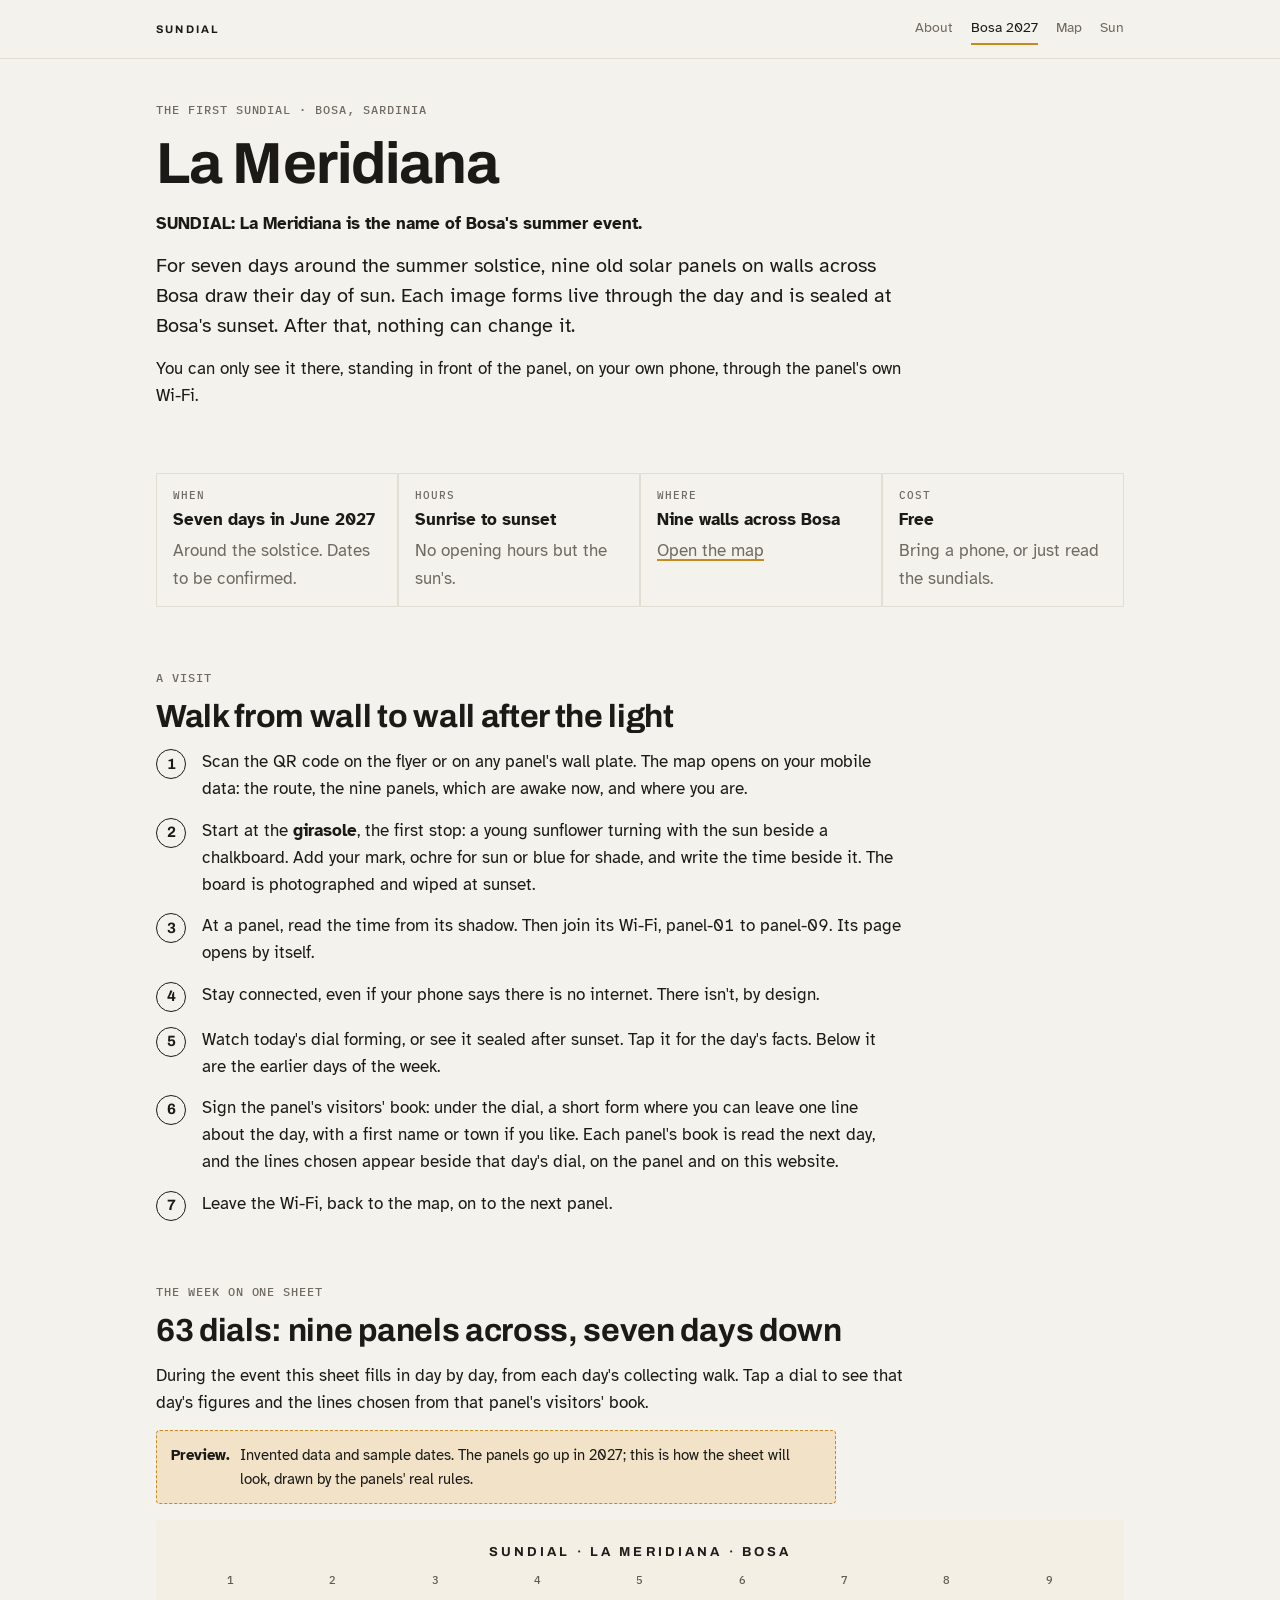
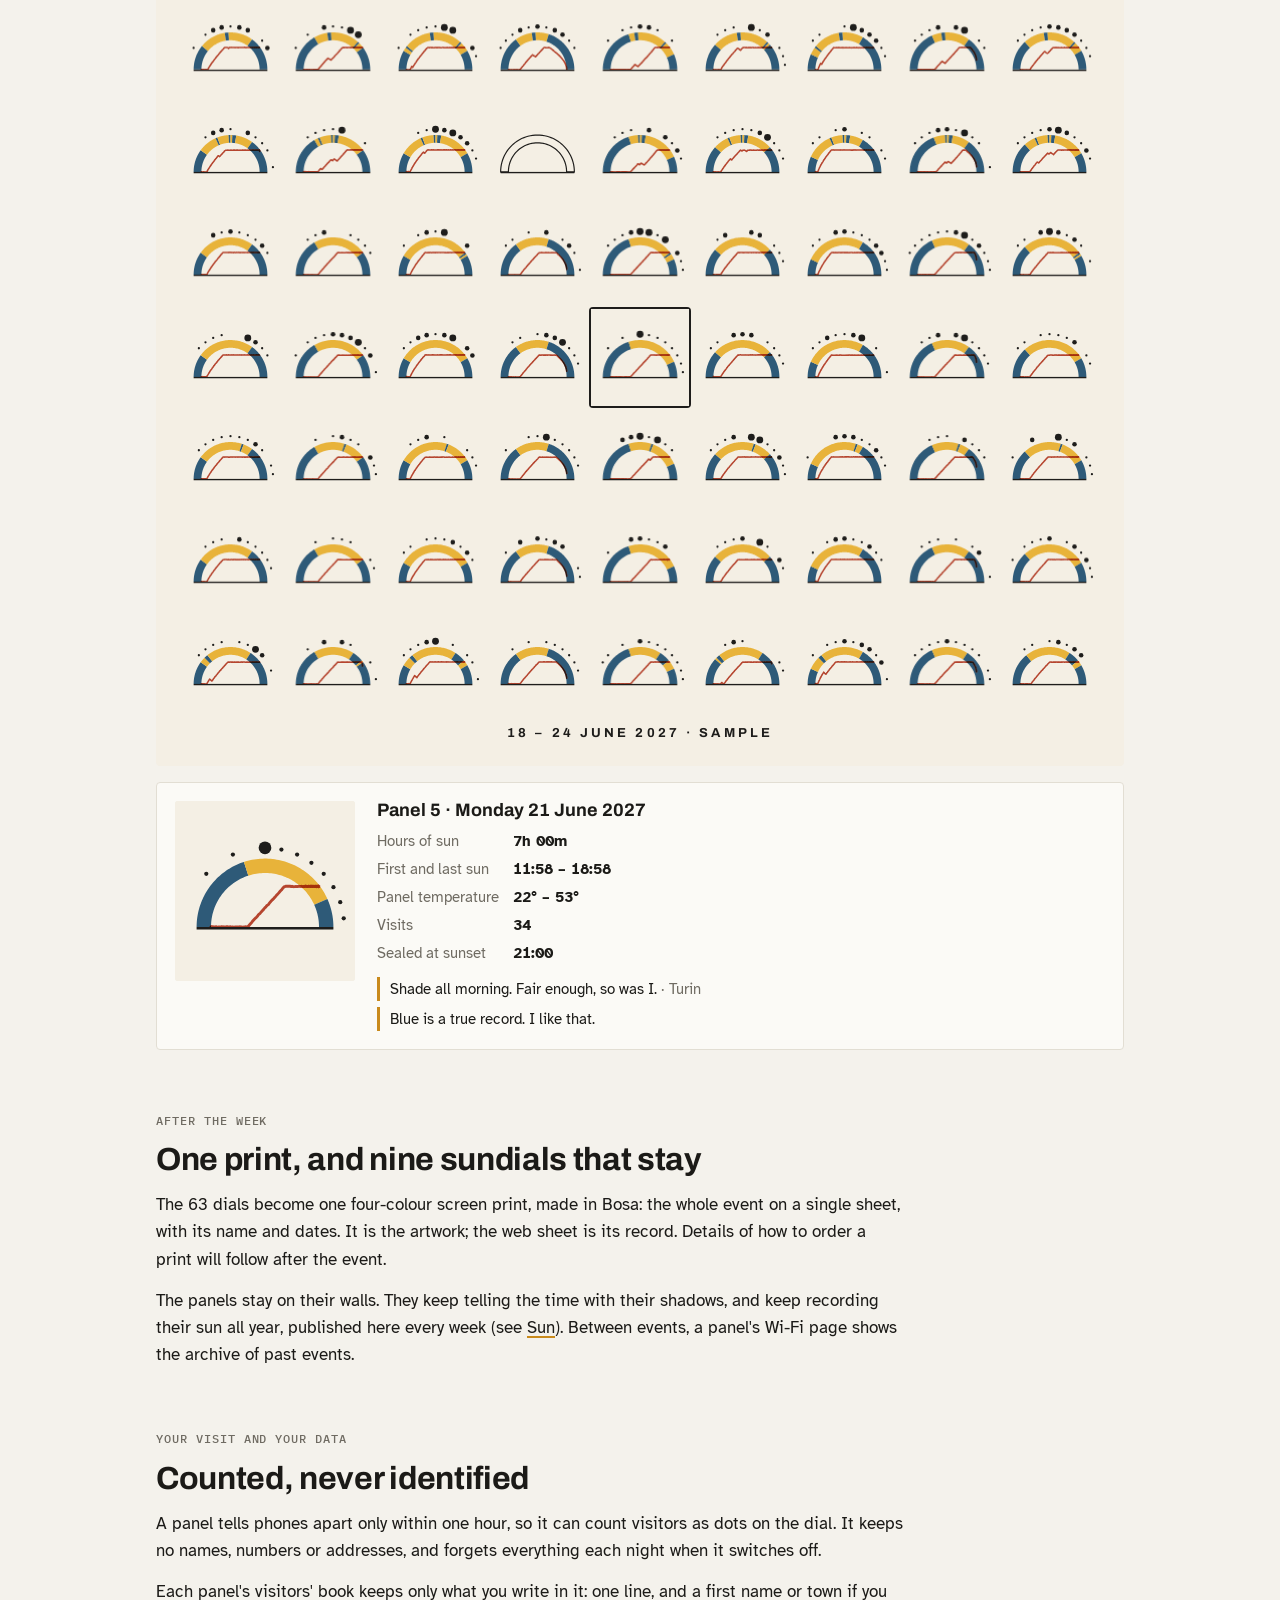
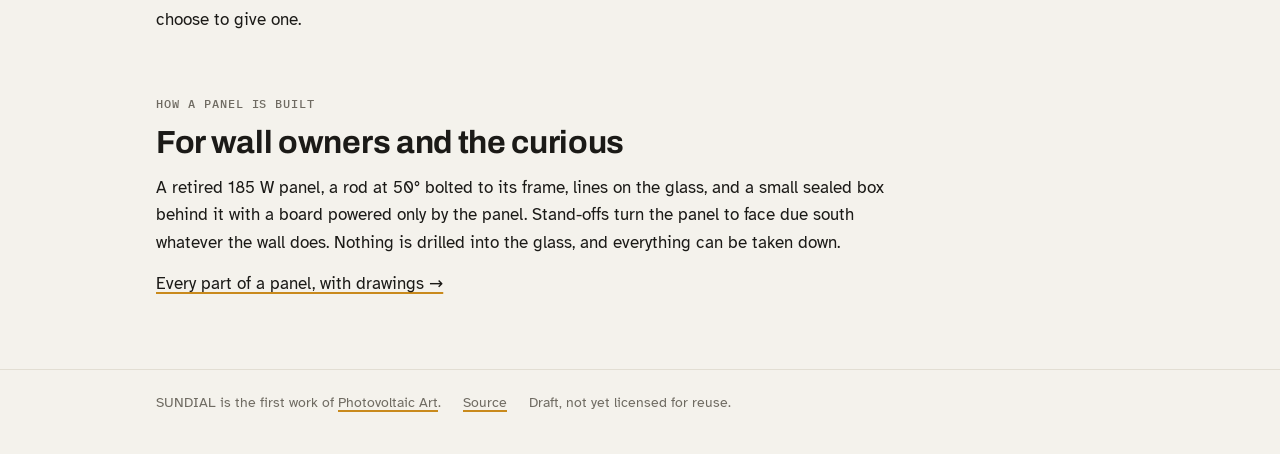
==== commit a515d08b: "Website: footer credits 'Photovoltaic Art', no PVA acronym Co-Authored-By: Claude Opus 5.5 <noreply@" ====
--- a/docs/bosa.html
+++ b/docs/bosa.html
@@ -8,7 +8,7 @@
 <meta name="description" content="SUNDIAL · La Meridiana: nine solar panels on nine walls of Bosa, drawing seven days of sun around the summer solstice 2027.">
 <link rel="preconnect" href="https://fonts.googleapis.com">
 <link rel="stylesheet" href="https://fonts.googleapis.com/css2?family=Archivo:wght@500;700&family=Atkinson+Hyperlegible:ital,wght@0,400;0,700;1,400&family=IBM+Plex+Mono:wght@500&display=swap">
-<link rel="stylesheet" href="assets/site.css">
+<link rel="stylesheet" href="assets/site.css?v=20261030b">
 </head>
 <body>
 <header class="top"><div class="wrap">
@@ -93,12 +93,12 @@
 </main>
 
 <footer><div class="wrap">
-  <span>SUNDIAL is the first work of <a href="https://photovoltaic-art.github.io/PVA/">PVA, Photovoltaic Art</a>.</span>
+  <span>SUNDIAL is the first work of <a href="https://photovoltaic-art.github.io/PVA/">Photovoltaic Art</a>.</span>
   <a href="https://github.com/photovoltaic-art/SUNDIAL">Source</a>
   <span>Draft, not yet licensed for reuse.</span>
 </div></footer>
 
-<script src="assets/dial.js"></script>
+<script src="assets/dial.js?v=20261030"></script>
 <script>
   // INVENTED sample book lines, for the preview only
   const LINES = [
--- a/docs/assets/site.css
+++ b/docs/assets/site.css
@@ -161,6 +161,7 @@
 
 /* the sundial figure: the panel is a physical object, so its glass keeps its own colour in both themes */
 .sundial-fig{display:block;width:100%;max-width:760px;min-width:560px;height:auto}
+.sundial-fig .sd-t,.sundial-fig .sd-m{font-family:var(--body)}
 .sundial-fig text{font-family:var(--body);fill:var(--fg)}
 .sundial-fig .sd-t{font-size:5.2px;font-weight:700}
 .sundial-fig .sd-m{font-size:4.4px;fill:var(--mute)}
@@ -172,3 +173,5 @@
 .sundial-fig .sd-shadow{stroke:#000;stroke-opacity:.6;stroke-width:1.6;stroke-linecap:round}
 .sundial-fig .sd-ray{stroke:var(--ochre);stroke-width:.5;stroke-dasharray:2 1.4}
 .sundial-fig .sd-wall{fill:var(--faint)}
+
+.readdial{display:grid;gap:20px}
